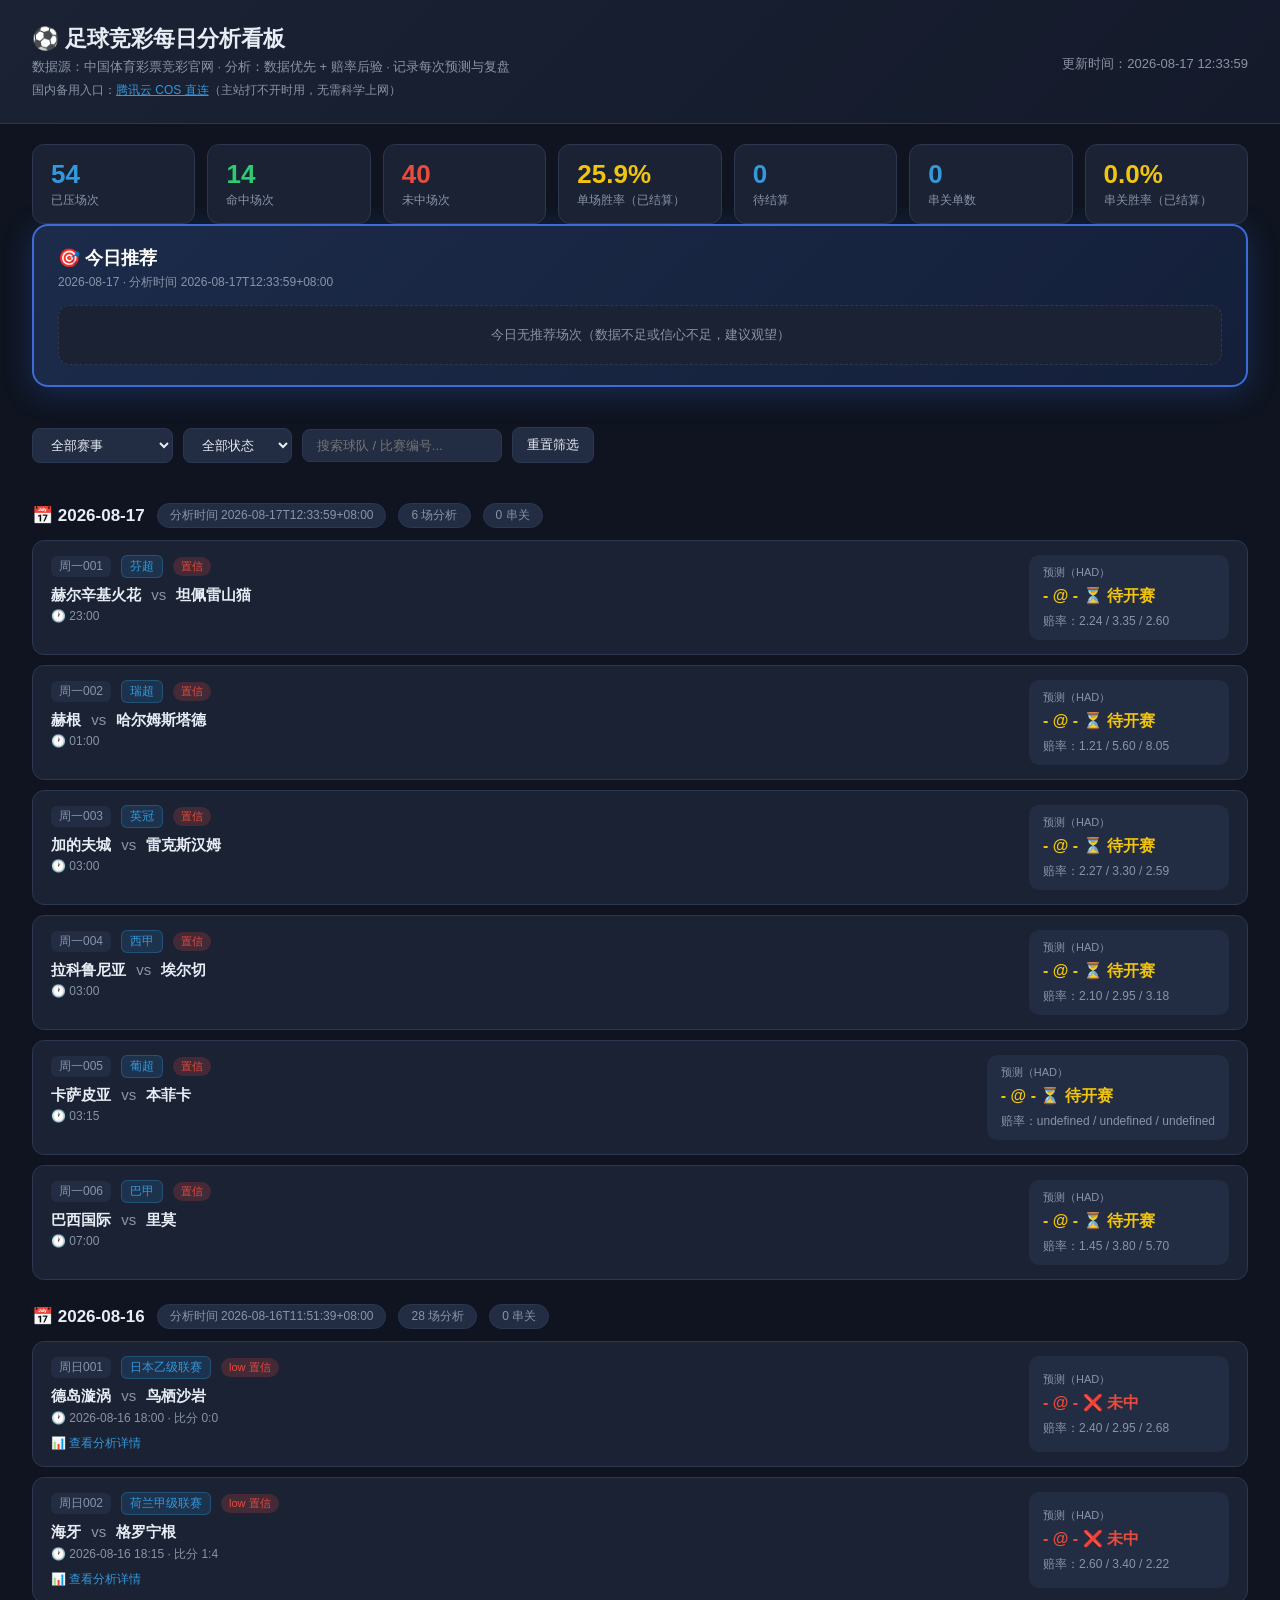
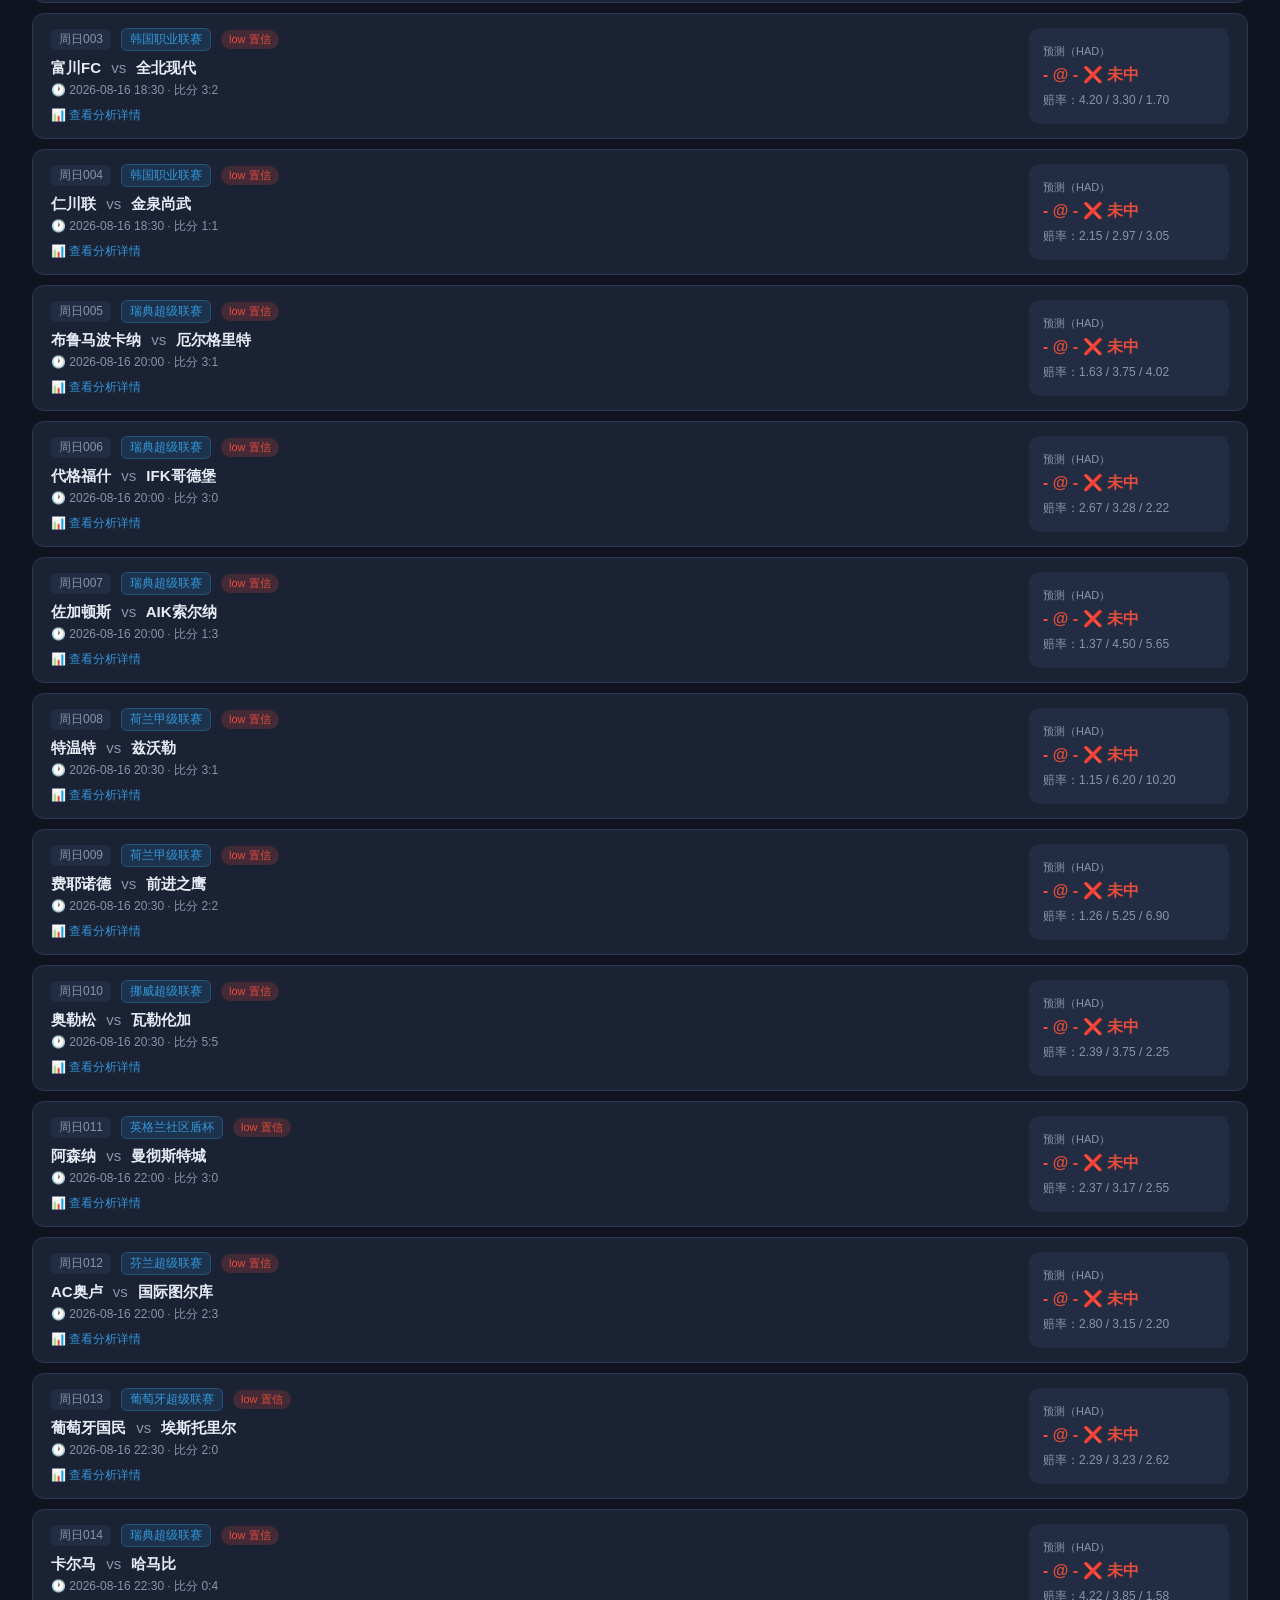
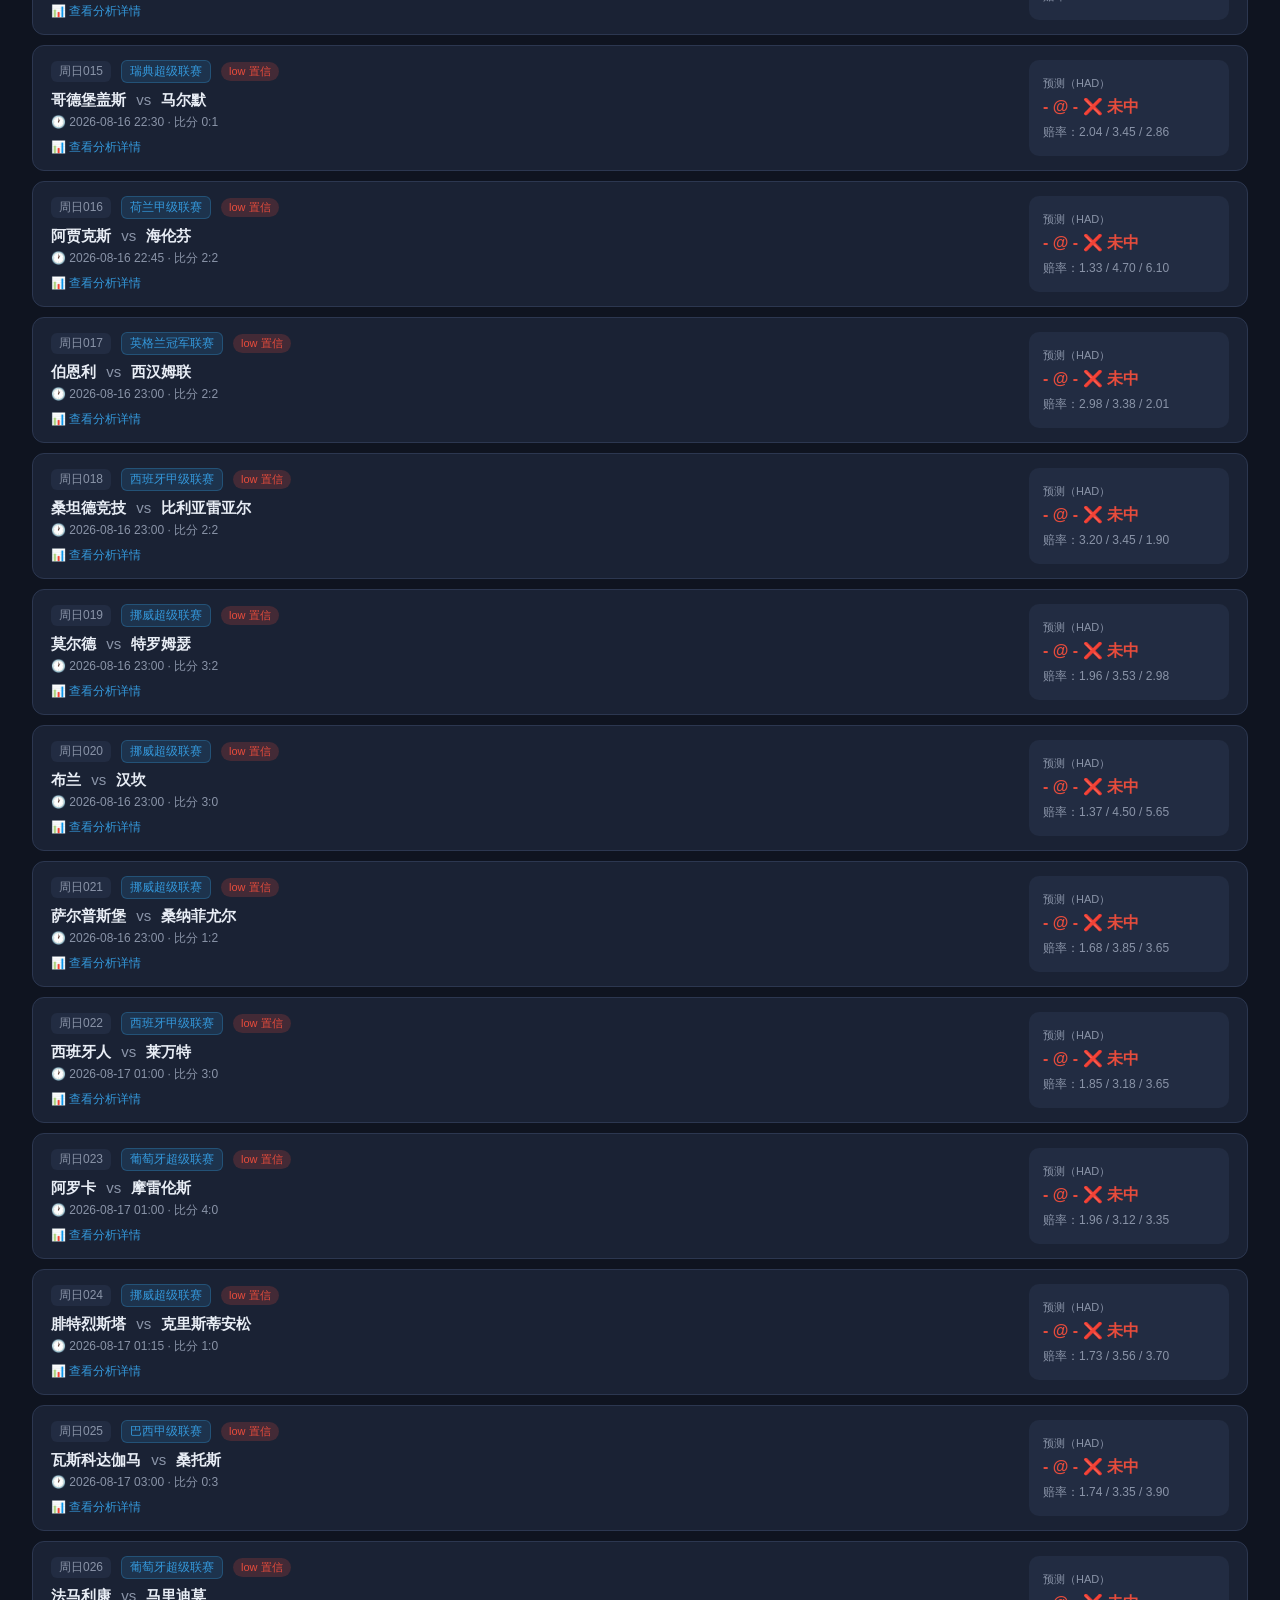
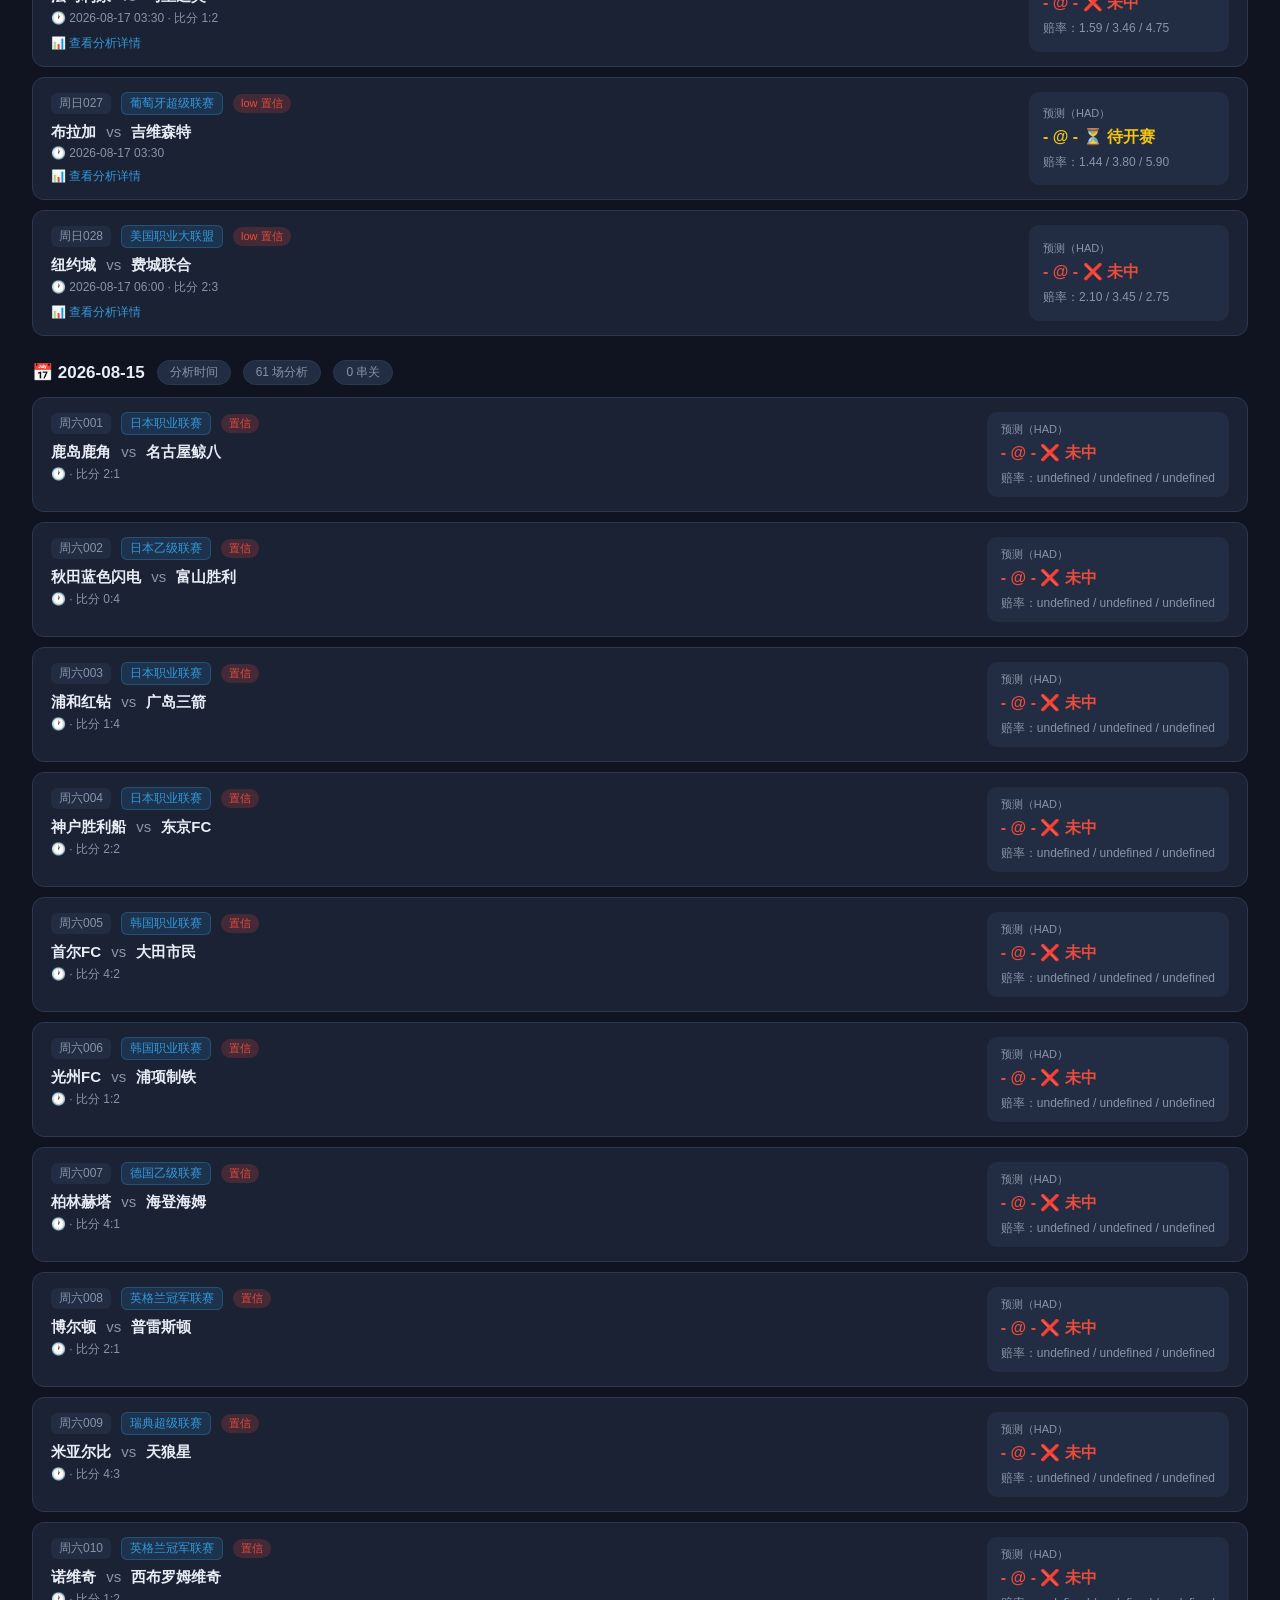
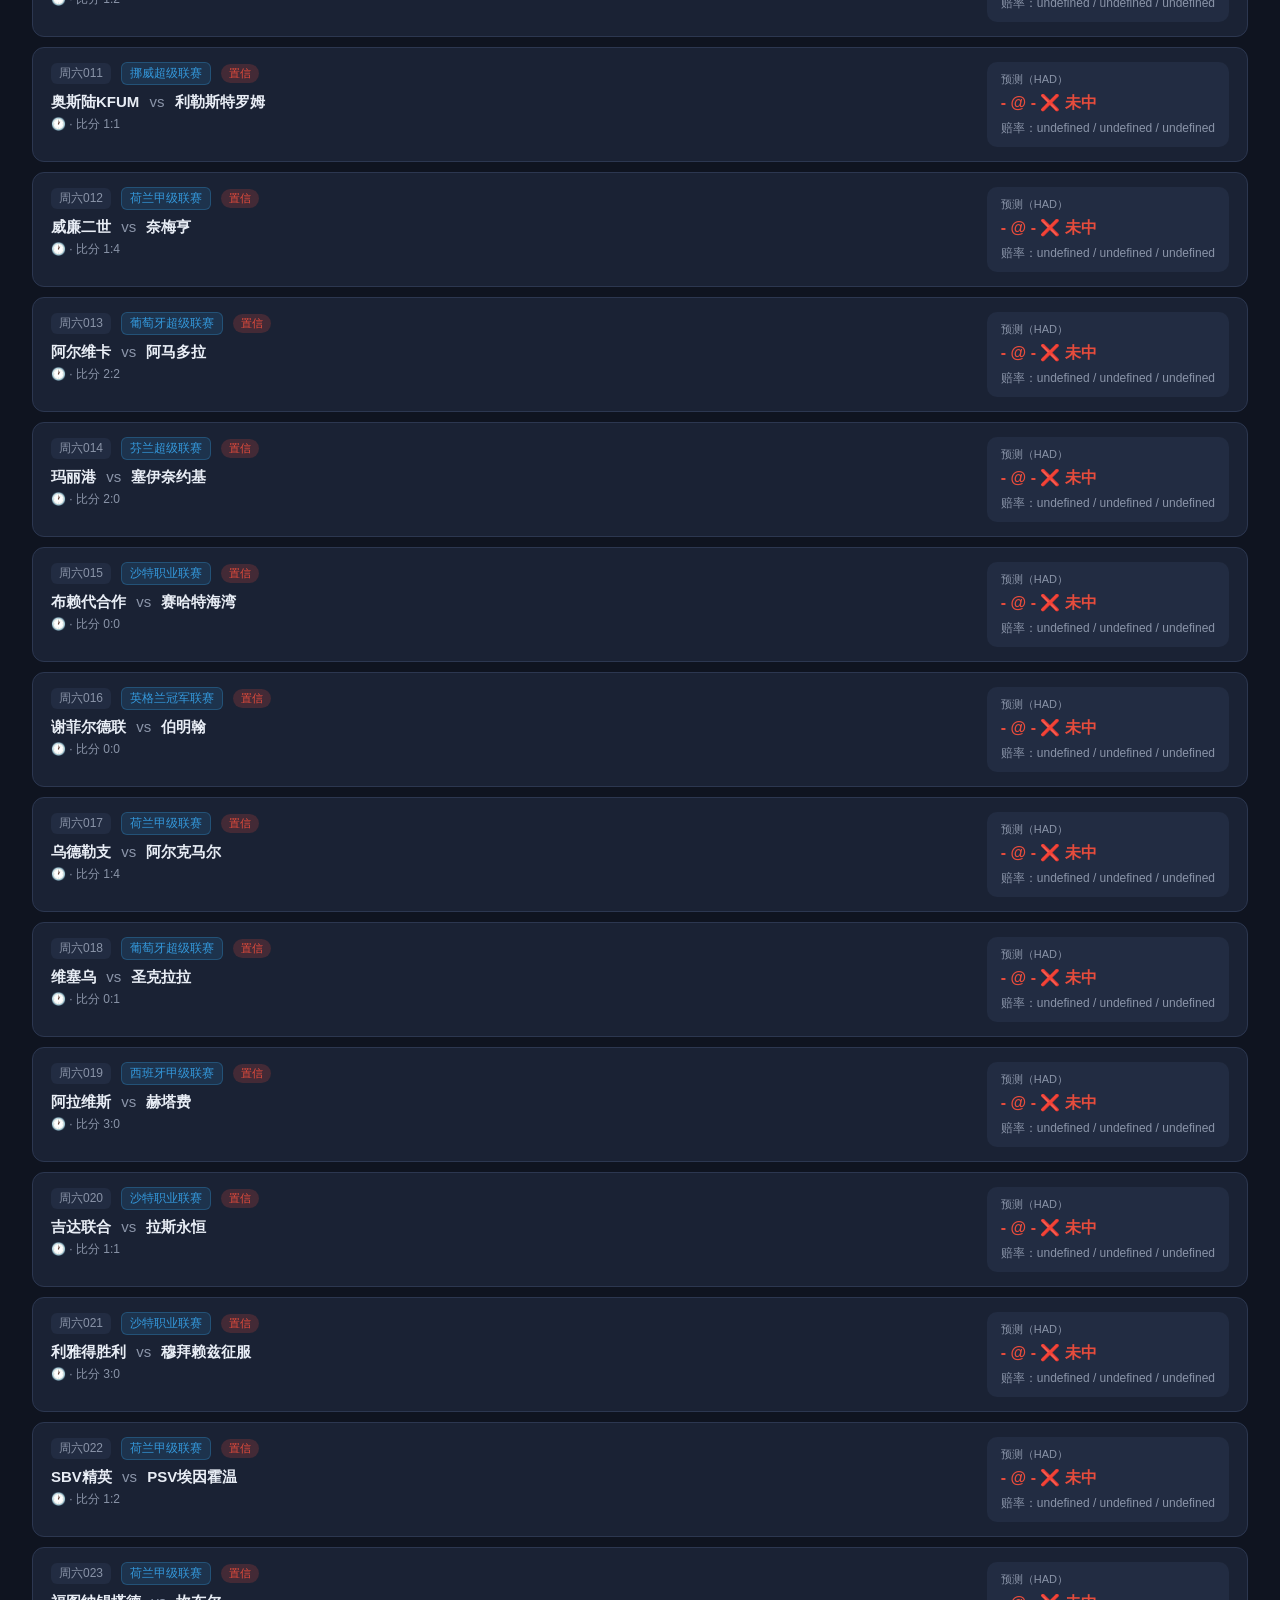
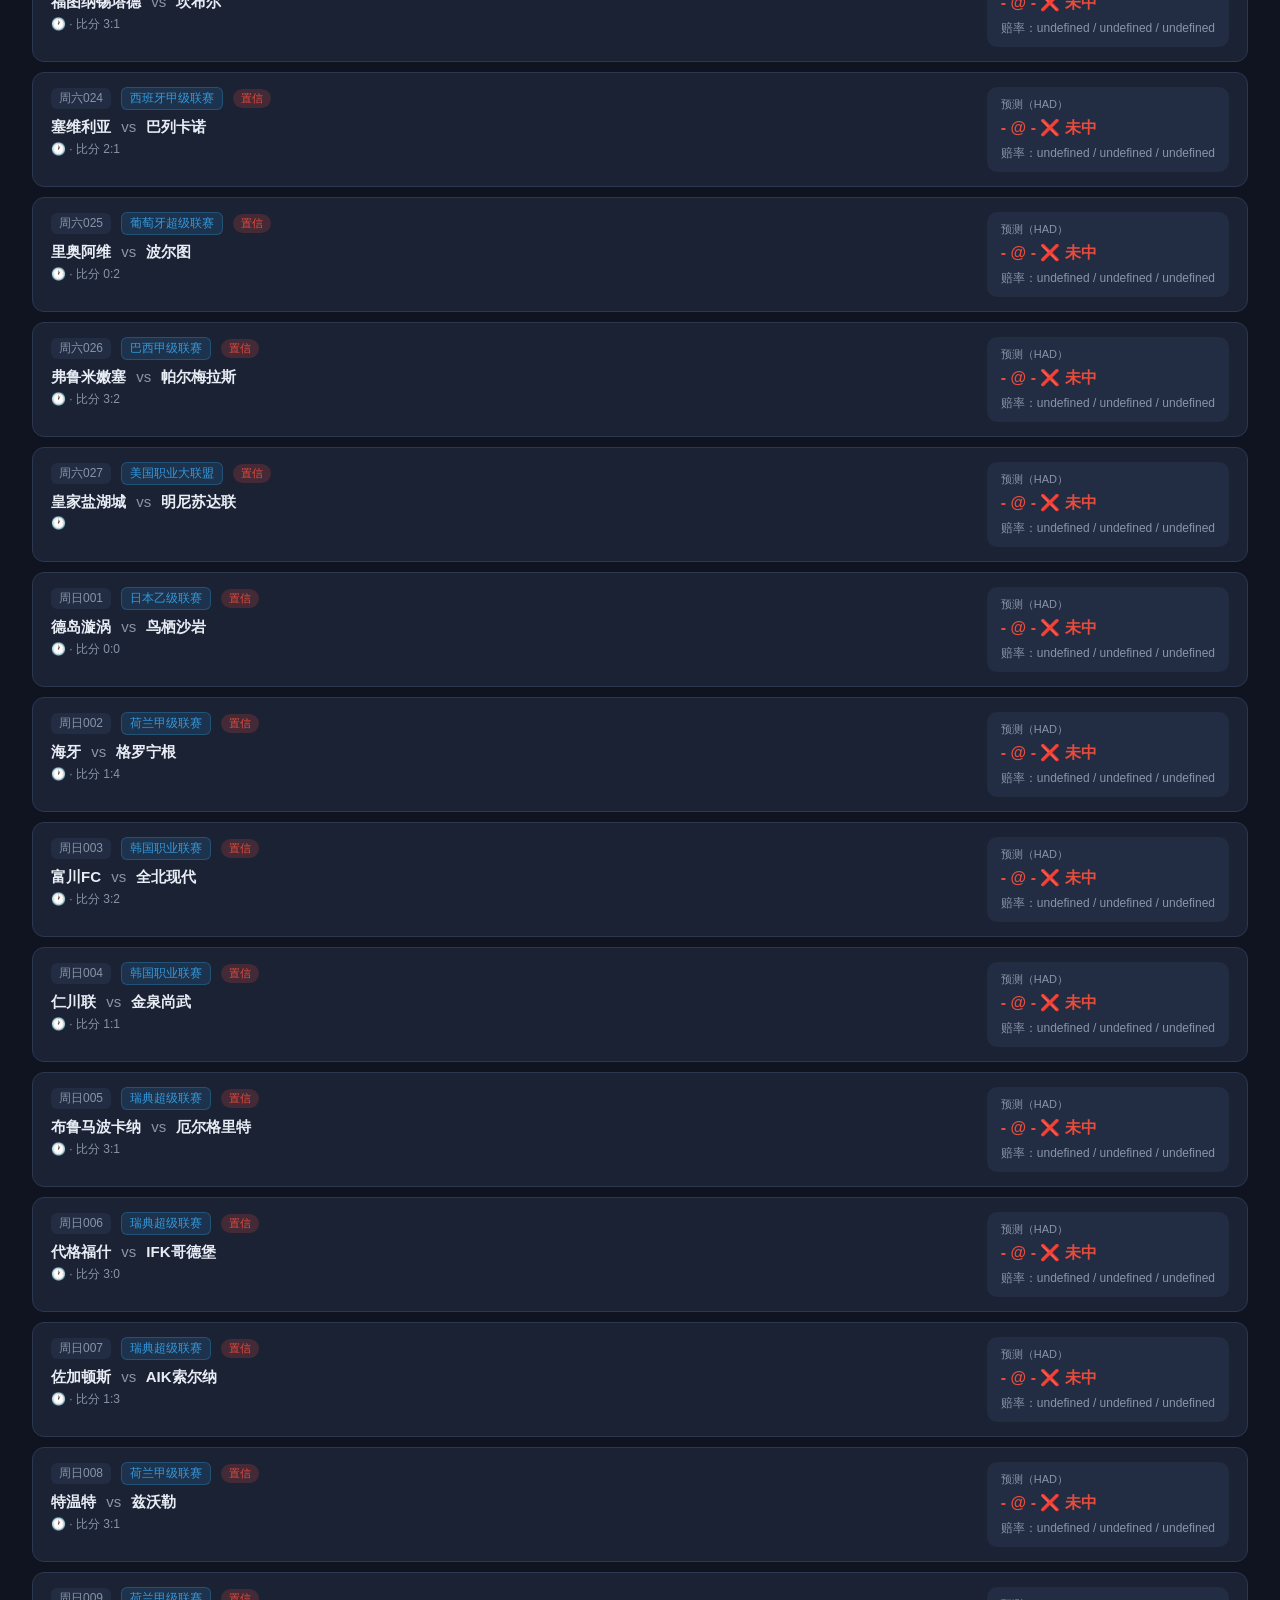
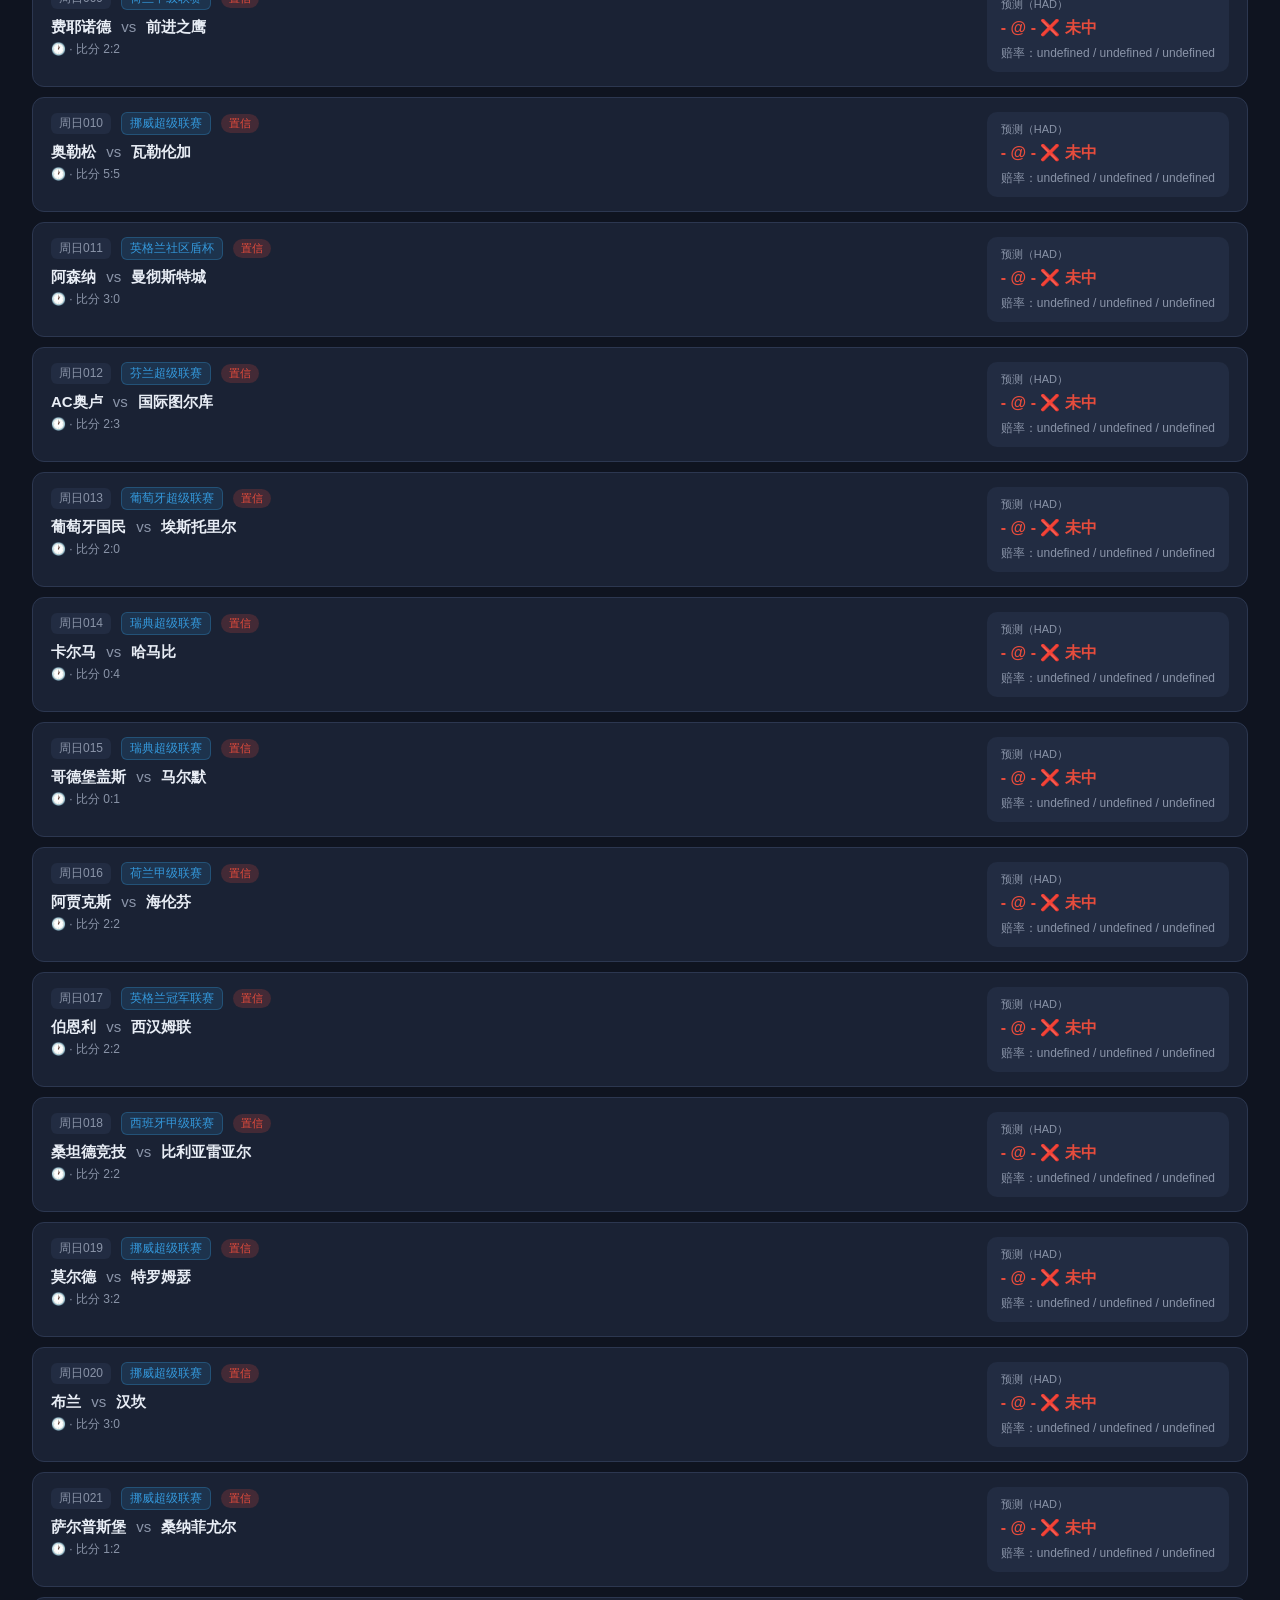
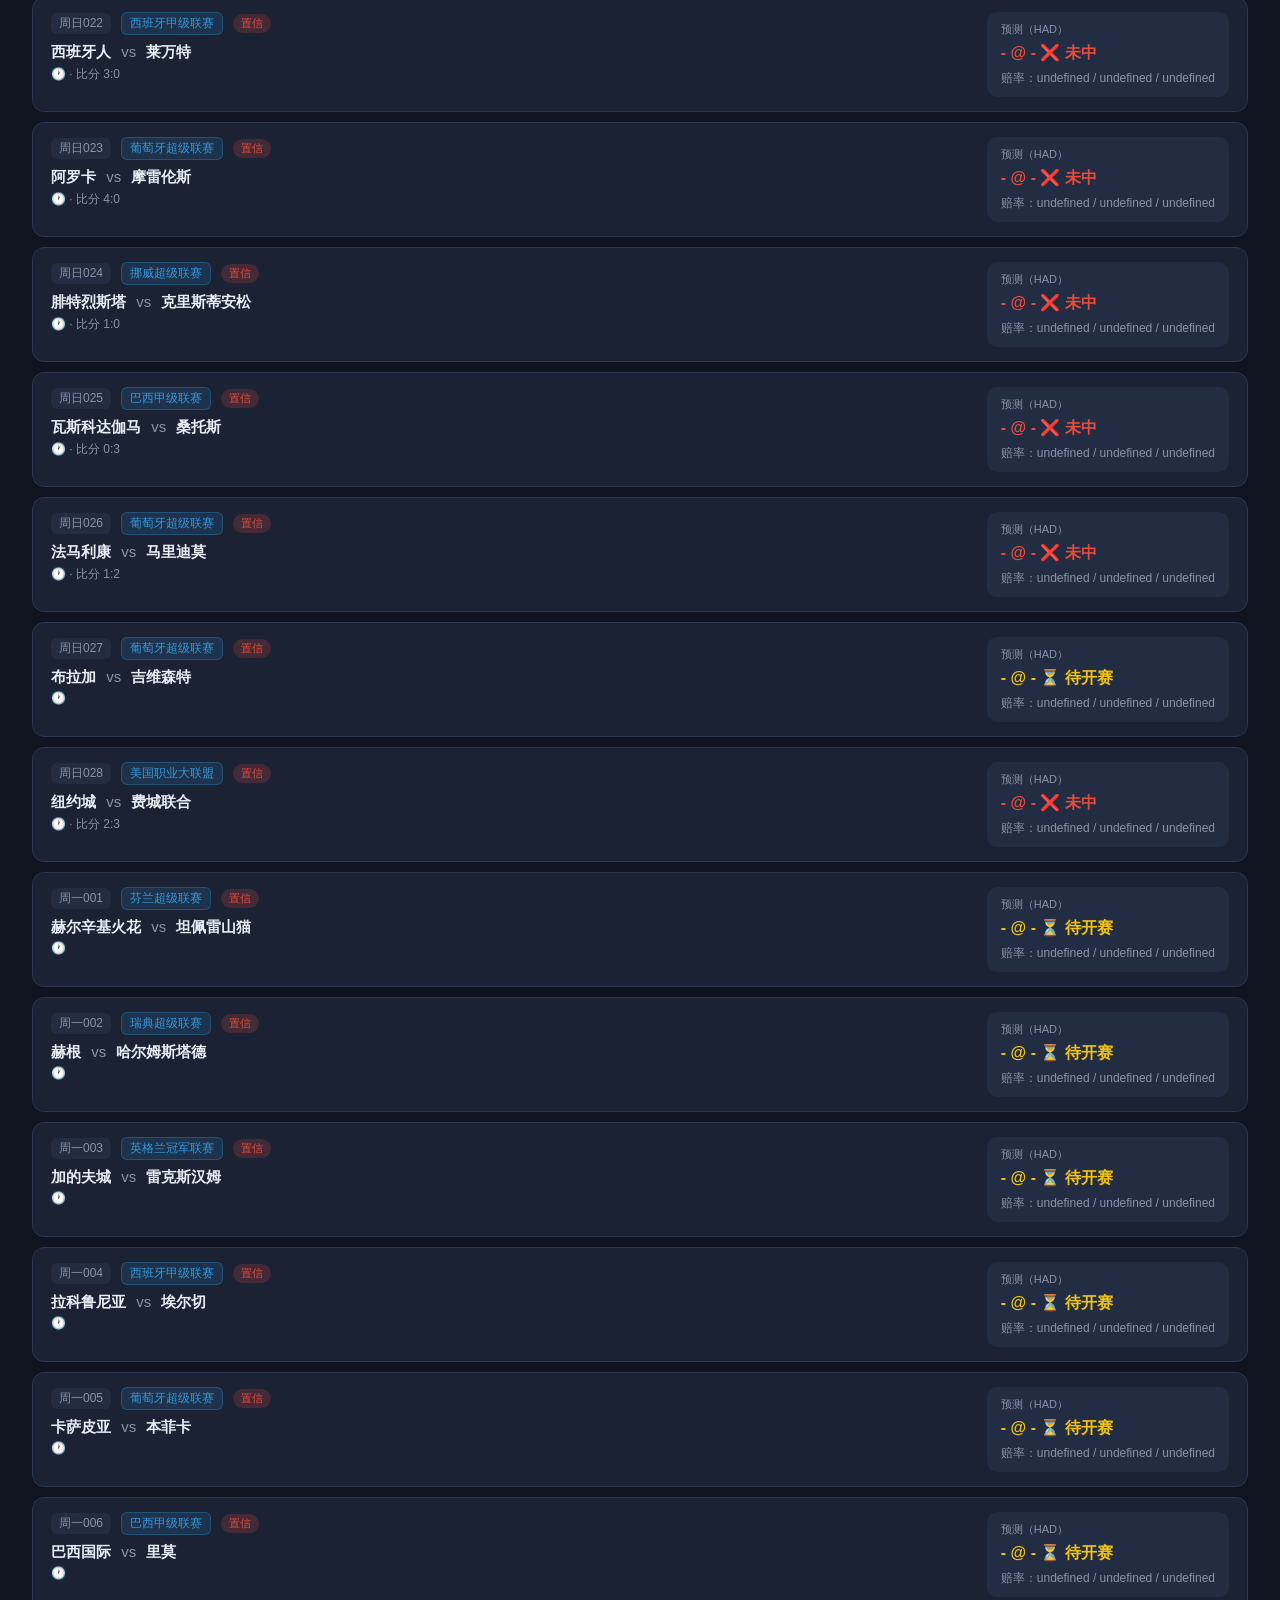
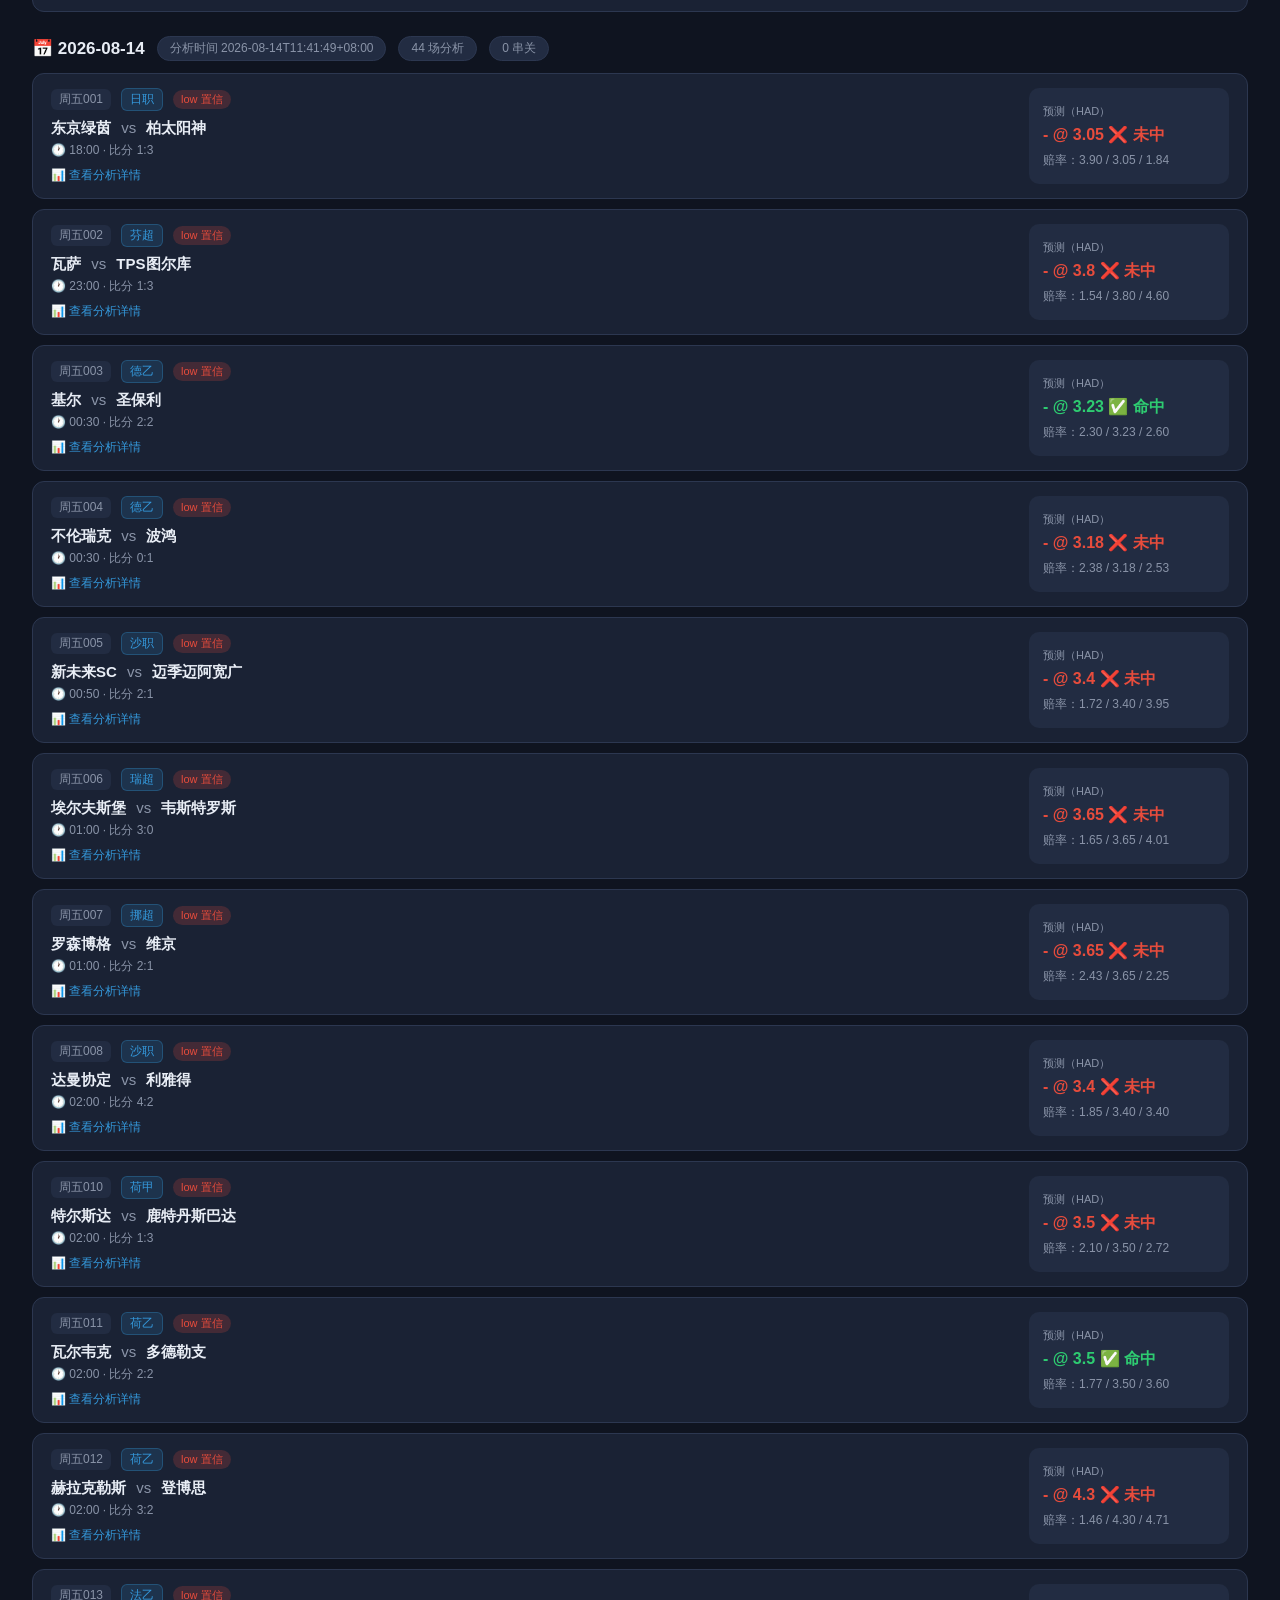
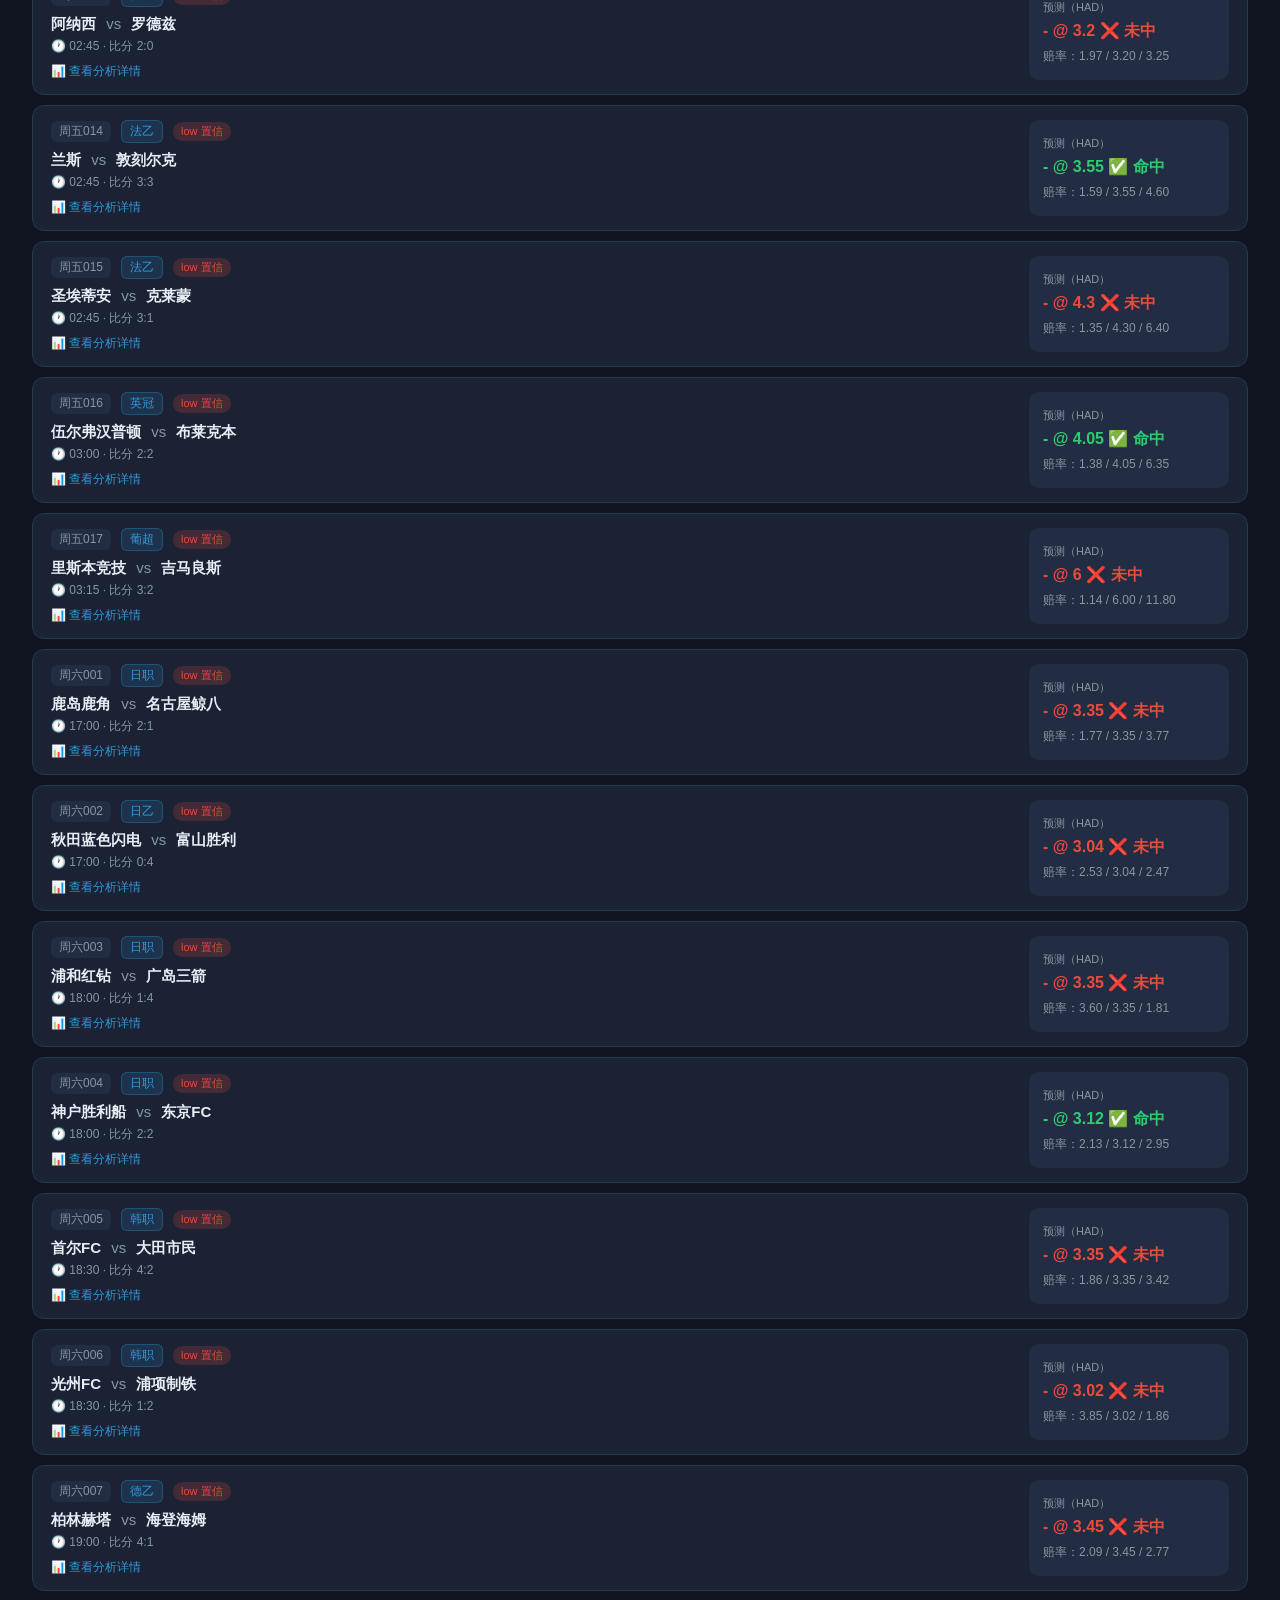
==== football-predictions/index.html @ 696d5e32 "update dashboard: football-predictions/index.html" ====
<!DOCTYPE html>
<html lang="zh-CN">
<head>
<meta charset="UTF-8">
<meta name="viewport" content="width=device-width, initial-scale=1.0">
<title>⚽ 足球竞彩每日分析看板</title>
<style>
:root {
  --bg: #0f1420;
  --card: #1a2234;
  --card2: #222c42;
  --text: #e8edf5;
  --muted: #8a94a8;
  --green: #2ecc71;
  --red: #e74c3c;
  --yellow: #f1c40f;
  --blue: #3498db;
  --border: #2c3750;
}
* { margin: 0; padding: 0; box-sizing: border-box; }
body {
  font-family: -apple-system, "Segoe UI", "Microsoft YaHei", sans-serif;
  background: var(--bg);
  color: var(--text);
  min-height: 100vh;
}
.header {
  background: linear-gradient(135deg, #1a2234 0%, #141a2a 100%);
  padding: 24px 32px;
  border-bottom: 1px solid var(--border);
  display: flex;
  justify-content: space-between;
  align-items: center;
  flex-wrap: wrap;
  gap: 16px;
}
.header h1 { font-size: 22px; font-weight: 700; }
.header .sub { color: var(--muted); font-size: 13px; margin-top: 4px; }
.stats-row {
  display: grid;
  grid-template-columns: repeat(auto-fit, minmax(140px, 1fr));
  gap: 12px;
  padding: 20px 32px 0;
}
.stat-card {
  background: var(--card);
  border: 1px solid var(--border);
  border-radius: 12px;
  padding: 14px 18px;
}
.stat-card .num { font-size: 26px; font-weight: 700; }
.stat-card .label { color: var(--muted); font-size: 12px; margin-top: 2px; }
.stat-card.green .num { color: var(--green); }
.stat-card.red .num { color: var(--red); }
.stat-card.blue .num { color: var(--blue); }
.stat-card.yellow .num { color: var(--yellow); }
.controls {
  display: flex;
  gap: 10px;
  padding: 16px 32px;
  align-items: center;
  flex-wrap: wrap;
}
.controls select, .controls button {
  background: var(--card2);
  color: var(--text);
  border: 1px solid var(--border);
  border-radius: 8px;
  padding: 8px 14px;
  font-size: 13px;
  cursor: pointer;
}
.controls select:hover, .controls button:hover { border-color: var(--blue); }
.controls .search-input {
  background: var(--card2);
  color: var(--text);
  border: 1px solid var(--border);
  border-radius: 8px;
  padding: 8px 14px;
  font-size: 13px;
  min-width: 200px;
}
.main { padding: 0 32px 40px; }
.day-section { margin-top: 24px; }
.day-header {
  display: flex;
  align-items: center;
  gap: 12px;
  margin-bottom: 12px;
}
.day-header h2 { font-size: 17px; }
.day-header .badge {
  background: var(--card2);
  border: 1px solid var(--border);
  border-radius: 20px;
  padding: 3px 12px;
  font-size: 12px;
  color: var(--muted);
}
.review-box {
  background: var(--card);
  border: 1px solid var(--border);
  border-radius: 12px;
  padding: 16px 20px;
  margin-bottom: 20px;
}
.review-box h3 { font-size: 15px; margin-bottom: 10px; display: flex; align-items: center; gap: 8px; }
.review-box .review-text { color: var(--text); font-size: 13px; line-height: 1.8; }
.review-box .review-text strong { color: var(--yellow); }
.match-card {
  background: var(--card);
  border: 1px solid var(--border);
  border-radius: 12px;
  padding: 14px 18px;
  margin-bottom: 10px;
  display: grid;
  grid-template-columns: 1fr auto;
  gap: 12px;
}
.match-card:hover { border-color: var(--blue); }
.match-top { display: flex; align-items: center; gap: 10px; flex-wrap: wrap; }
.league-tag {
  background: rgba(52, 152, 219, 0.15);
  color: var(--blue);
  border: 1px solid rgba(52, 152, 219, 0.3);
  border-radius: 6px;
  padding: 2px 8px;
  font-size: 12px;
  white-space: nowrap;
}
.match-num {
  color: var(--muted);
  font-size: 12px;
  background: var(--card2);
  border-radius: 6px;
  padding: 2px 8px;
}
.match-teams { font-size: 15px; font-weight: 600; margin-top: 8px; }
.match-teams .vs { color: var(--muted); font-weight: 400; margin: 0 6px; }
.match-time { color: var(--muted); font-size: 12px; margin-top: 4px; }
.pick-box {
  background: var(--card2);
  border-radius: 10px;
  padding: 10px 14px;
  min-width: 200px;
  display: flex;
  flex-direction: column;
  gap: 6px;
  justify-content: center;
}
.pick-label { font-size: 11px; color: var(--muted); }
.pick-value { font-size: 16px; font-weight: 700; }
.pick-value.hit { color: var(--green); }
.pick-value.miss { color: var(--red); }
.pick-value.pending { color: var(--yellow); }
.pick-odds { font-size: 12px; color: var(--muted); }
.confidence { font-size: 11px; padding: 2px 8px; border-radius: 10px; }
.confidence.high { background: rgba(46, 204, 113, 0.2); color: var(--green); }
.confidence.medium { background: rgba(241, 196, 15, 0.2); color: var(--yellow); }
.confidence.low { background: rgba(231, 76, 60, 0.2); color: var(--red); }
.analysis-toggle {
  background: none;
  border: none;
  color: var(--blue);
  font-size: 12px;
  cursor: pointer;
  margin-top: 8px;
  padding: 0;
}
.analysis-detail {
  display: none;
  margin-top: 10px;
  border-top: 1px solid var(--border);
  padding-top: 10px;
  font-size: 13px;
  line-height: 1.8;
  color: var(--text);
}
.analysis-detail.open { display: block; }
.analysis-detail .section-title { color: var(--yellow); font-weight: 600; margin-top: 8px; }
.parlay-card {
  background: linear-gradient(135deg, rgba(52, 152, 219, 0.12), rgba(46, 204, 113, 0.08));
  border: 1.5px solid var(--blue);
  border-radius: 12px;
  padding: 14px 18px;
  margin-bottom: 12px;
}
.parlay-header { display: flex; justify-content: space-between; align-items: center; flex-wrap: wrap; gap: 8px; }
.parlay-name { font-size: 15px; font-weight: 700; }
.parlay-odds { color: var(--green); font-weight: 700; font-size: 14px; }
.parlay-legs { margin-top: 10px; display: flex; gap: 8px; flex-wrap: wrap; }
.parlay-leg {
  background: var(--card2);
  border: 1px solid var(--border);
  border-radius: 8px;
  padding: 6px 10px;
  font-size: 12px;
}
.parlay-leg .leg-result { margin-left: 4px; }
.parlay-result { margin-top: 10px; font-size: 13px; padding: 8px 12px; border-radius: 8px; }
.parlay-result.win { background: rgba(46, 204, 113, 0.15); color: var(--green); }
.parlay-result.lose { background: rgba(231, 76, 60, 0.15); color: var(--red); }
.parlay-reason { margin-top: 8px; font-size: 12px; color: var(--muted); line-height: 1.6; }
/* ===== 今日推荐区块 ===== */
.reco-section {
  margin: 0 32px 24px;
}
.reco-box {
  background: linear-gradient(135deg, #1c2b4a 0%, #14203a 100%);
  border: 2px solid #3d6bd8;
  border-radius: 16px;
  padding: 20px 24px;
  box-shadow: 0 6px 30px rgba(52, 120, 246, 0.25);
}
.reco-title {
  font-size: 18px;
  font-weight: 800;
  color: #fff;
  display: flex;
  align-items: center;
  gap: 8px;
  margin-bottom: 4px;
}
.reco-date { color: var(--muted); font-size: 12px; margin-bottom: 14px; }
.reco-parlay {
  background: rgba(0, 0, 0, 0.3);
  border: 1px solid rgba(61, 107, 216, 0.5);
  border-radius: 12px;
  padding: 14px 16px;
  margin-top: 10px;
}
.reco-parlay-head {
  display: flex;
  justify-content: space-between;
  align-items: center;
  flex-wrap: wrap;
  gap: 8px;
}
.reco-parlay-name { font-size: 16px; font-weight: 700; color: #7fd4ff; }
.reco-parlay-odds { font-size: 16px; font-weight: 800; color: var(--green); }
.reco-legs { margin-top: 12px; display: flex; flex-direction: column; gap: 8px; }
.reco-leg {
  display: flex;
  justify-content: space-between;
  align-items: center;
  background: rgba(255, 255, 255, 0.05);
  border: 1px solid rgba(255, 255, 255, 0.1);
  border-radius: 10px;
  padding: 10px 14px;
  flex-wrap: wrap;
  gap: 8px;
}
.reco-leg-team { font-size: 14px; font-weight: 600; color: #e8edf5; }
.reco-leg-pick {
  font-size: 13px;
  background: rgba(61, 107, 216, 0.35);
  border-radius: 8px;
  padding: 4px 10px;
  color: #fff;
  font-weight: 700;
}
.reco-leg-odds { font-size: 13px; color: var(--green); font-weight: 700; }
.reco-single {
  background: rgba(0, 0, 0, 0.3);
  border: 1px solid rgba(61, 107, 216, 0.5);
  border-radius: 12px;
  padding: 16px 18px;
  margin-top: 10px;
  display: flex;
  justify-content: space-between;
  align-items: center;
  flex-wrap: wrap;
  gap: 10px;
}
.reco-single-team { font-size: 15px; font-weight: 700; color: #e8edf5; }
.reco-single-pick {
  font-size: 14px;
  background: rgba(61, 107, 216, 0.35);
  border-radius: 8px;
  padding: 6px 14px;
  color: #fff;
  font-weight: 700;
}
.reco-reason { margin-top: 12px; font-size: 12px; color: var(--muted); line-height: 1.7; }
.reco-empty {
  background: var(--card);
  border: 1px dashed var(--border);
  border-radius: 12px;
  padding: 20px;
  text-align: center;
  color: var(--muted);
  font-size: 13px;
}
.reco-tag {
  display: inline-block;
  background: linear-gradient(135deg, #f1c40f, #e67e22);
  color: #1a1a1a;
  font-size: 11px;
  font-weight: 800;
  border-radius: 6px;
  padding: 2px 8px;
  margin-right: 6px;
}
@media (max-width: 768px) {
  .reco-section { margin: 0 16px 20px; }
}
.empty { color: var(--muted); text-align: center; padding: 60px 0; font-size: 14px; }
.footer {
  text-align: center;
  color: var(--muted);
  font-size: 12px;
  padding: 20px;
  border-top: 1px solid var(--border);
}
.loading { text-align: center; padding: 60px; color: var(--muted); }
@media (max-width: 768px) {
  .header { padding: 16px; }
  .stats-row { padding: 12px 16px 0; }
  .controls { padding: 12px 16px; }
  .main { padding: 0 16px 30px; }
  .match-card { grid-template-columns: 1fr; }
  .pick-box { min-width: auto; }
}
</style>
</head>
<body>

<div class="header">
  <div>
    <h1>⚽ 足球竞彩每日分析看板</h1>
    <div class="sub">数据源：中国体育彩票竞彩官网 · 分析：数据优先 + 赔率后验 · 记录每次预测与复盘</div>
    <div class="sub" style="margin-top:6px;font-size:12px;">国内备用入口：<a href="https://football-predictions-1467413910.cos-website.ap-shanghai.myqcloud.com/" target="_blank" style="color:var(--blue);">腾讯云 COS 直连</a>（主站打不开时用，无需科学上网）</div>
  </div>
  <div class="sub" id="updatedAt"></div>
</div>

<div class="stats-row" id="statsRow">
  <div class="stat-card loading-stat"><div class="loading">加载中...</div></div>
</div>

<div class="reco-section" id="recoSection"></div>

<div class="controls">
  <select id="leagueFilter">
    <option value="">全部赛事</option>
  </select>
  <select id="resultFilter">
    <option value="">全部状态</option>
    <option value="hit">✅ 命中</option>
    <option value="miss">❌ 未中</option>
    <option value="pending">⏳ 待开赛</option>
  </select>
  <input type="text" id="searchInput" class="search-input" placeholder="搜索球队 / 比赛编号...">
  <button id="resetBtn">重置筛选</button>
</div>

<div class="main" id="mainContent">
  <div class="loading">数据加载中...</div>
</div>

<div class="footer">
  本看板仅记录个人分析预测与研究，不构成任何投注建议。购彩有风险，投注需理性。
</div>

<script>
let DATA = null;
let currentLeague = '';
let currentResult = '';
let currentSearch = '';

async function loadData() {
  try {
    const resp = await fetch('data.json?_=' + Date.now());
    if (!resp.ok) throw new Error('HTTP ' + resp.status);
    DATA = await resp.json();
    render();
  } catch (e) {
    document.getElementById('mainContent').innerHTML =
      '<div class="empty">数据加载失败：' + e.message + '<br><br>请确认 data.json 已生成</div>';
  }
}

function renderStats() {
  const records = DATA.records || [];
  const stats = { placed: 0, hit: 0, miss: 0, pending: 0, parlays: 0, parlayWin: 0, parlayLose: 0 };

  for (const rec of records) {
    for (const m of rec.matches || []) {
      // Current records use final_pick. OBSERVE means no wager and is excluded.
      const pick = m.final_pick || m.pick;
      if (!['H', 'D', 'A'].includes(pick)) continue;
      stats.placed++;
      if (m.result === 'hit') stats.hit++;
      else if (m.result === 'miss') stats.miss++;
      else stats.pending++;
    }
    for (const p of rec.parlays || []) {
      stats.parlays++;
      if (p.result === 'win') stats.parlayWin++;
      else if (p.result === 'lose') stats.parlayLose++;
    }
  }

  const settled = stats.hit + stats.miss;
  const hitRate = settled > 0 ? (stats.hit / settled * 100).toFixed(1) : '0.0';
  const settledParlays = stats.parlayWin + stats.parlayLose;
  const parlayRate = settledParlays > 0 ? (stats.parlayWin / settledParlays * 100).toFixed(1) : '0.0';

  document.getElementById('statsRow').innerHTML = `
    <div class="stat-card blue"><div class="num">${stats.placed}</div><div class="label">已压场次</div></div>
    <div class="stat-card green"><div class="num">${stats.hit}</div><div class="label">命中场次</div></div>
    <div class="stat-card red"><div class="num">${stats.miss}</div><div class="label">未中场次</div></div>
    <div class="stat-card yellow"><div class="num">${hitRate}%</div><div class="label">单场胜率（已结算）</div></div>
    <div class="stat-card blue"><div class="num">${stats.pending}</div><div class="label">待结算</div></div>
    <div class="stat-card blue"><div class="num">${stats.parlays}</div><div class="label">串关单数</div></div>
    <div class="stat-card yellow"><div class="num">${parlayRate}%</div><div class="label">串关胜率（已结算）</div></div>
  `;
}

function renderLeagueFilter() {
  const leagues = new Set();
  for (const rec of DATA.records || []) {
    for (const m of rec.matches || []) {
      if (m.league) leagues.add(m.league);
    }
  }
  const sel = document.getElementById('leagueFilter');
  sel.innerHTML = '<option value="">全部赛事</option>' +
    [...leagues].sort().map(l => `<option value="${l}">${l}</option>`).join('');
  sel.value = currentLeague;
}

function resultClass(m) {
  if (m.result === 'hit') return 'hit';
  if (m.result === 'miss') return 'miss';
  return 'pending';
}
function resultText(m) {
  if (m.result === 'hit') return '✅ 命中';
  if (m.result === 'miss') return '❌ 未中';
  return '⏳ 待开赛';
}
function confidenceClass(c) { return c || 'low'; }

function matchCard(m) {
  const oddsStr = m.odds ? (m.odds.h + ' / ' + m.odds.d + ' / ' + m.odds.a) : '-';
  const dataReason = m.data_analysis && m.data_analysis.reasoning ? m.data_analysis.reasoning : '';
  const oddsConclusion = m.odds_analysis && m.odds_analysis.conclusion ? m.odds_analysis.conclusion : '';
  const detail = (dataReason || oddsConclusion) ? `
    <button class="analysis-toggle" onclick="this.nextElementSibling.classList.toggle('open')">📊 查看分析详情</button>
    <div class="analysis-detail">
      ${dataReason ? '<div class="section-title">📈 数据面分析（赔率盲判）</div><div>' + dataReason + '</div>' : ''}
      ${oddsConclusion ? '<div class="section-title">💰 赔率面校验</div><div>' + oddsConclusion + '</div>' : ''}
      ${m.review ? '<div class="section-title">🔍 复盘</div><div>' + m.review + '</div>' : ''}
    </div>` : '';

  return `
  <div class="match-card">
    <div>
      <div class="match-top">
        <span class="match-num">${m.match_num || ''}</span>
        <span class="league-tag">${m.league || ''}</span>
        <span class="confidence ${confidenceClass(m.data_analysis && m.data_analysis.confidence)}">${(m.data_analysis && m.data_analysis.confidence) || ''} 置信</span>
      </div>
      <div class="match-teams">${m.home} <span class="vs">vs</span> ${m.away}</div>
      <div class="match-time">🕐 ${m.match_time || ''} ${m.score ? '· 比分 ' + m.score : ''}</div>
      ${detail}
    </div>
    <div class="pick-box">
      <span class="pick-label">预测（${m.pick_market || 'HAD'}）</span>
      <span class="pick-value ${resultClass(m)}">${m.pick || '-'} @ ${m.pick_odds || '-'} ${resultText(m)}</span>
      <span class="pick-odds">赔率：${oddsStr}</span>
    </div>
  </div>`;
}

function parlayCard(p) {
  let resultBadge = '';
  if (p.result === 'win') resultBadge = '<div class="parlay-result win">✅ 命中！</div>';
  else if (p.result === 'lose') resultBadge = '<div class="parlay-result lose">❌ 未中</div>';
  else resultBadge = '<div class="parlay-result" style="background:rgba(241,196,15,0.1);color:var(--yellow)">⏳ 待开赛</div>';

  const legs = (p.legs || []).map(l => `
    <span class="parlay-leg">
      ${l.match_num || ''} ${l.home || ''} vs ${l.away || ''}: <b>${l.pick}</b> @ ${l.odds}
      ${l.result ? `<span class="leg-result">${l.result === 'hit' ? '✅' : '❌'}</span>` : ''}
    </span>`).join('');

  return `
  <div class="parlay-card">
    <div class="parlay-header">
      <span class="parlay-name">🎯 ${p.name || '串关'}（${p.type || ''}）</span>
      <span class="parlay-odds">综合赔率 ${p.total_odds || '-'}</span>
    </div>
    <div class="parlay-legs">${legs}</div>
    ${resultBadge}
    ${p.reason ? '<div class="parlay-reason">💡 ' + p.reason + '</div>' : ''}
  </div>`;
}

/* ===== 今日推荐渲染 ===== */
function pickLabel(pick) {
  if (pick === 'H') return '主胜';
  if (pick === 'D') return '平局';
  if (pick === 'A') return '客胜';
  return pick || '-';
}

function renderRecommendation() {
  const box = document.getElementById('recoSection');
  if (!DATA || !DATA.records || DATA.records.length === 0) {
    box.innerHTML = '<div class="reco-box"><div class="reco-title">🎯 今日推荐</div><div class="reco-empty">暂无分析数据</div></div>';
    return;
  }
  // 取最新一天的记录
  const latest = DATA.records[DATA.records.length - 1];
  const dateStr = latest.date || '';
  const parlays = (latest.parlays || []).filter(p => (p.legs || []).length >= 2); // 只认 ≥2腿 的串关
  const singles = latest.singles || [];

  let html = '<div class="reco-box">';
  html += `<div class="reco-title">🎯 今日推荐</div>`;
  html += `<div class="reco-date">${dateStr} · 分析时间 ${latest.analysis_time || '-'}</div>`;

  if (parlays.length > 0) {
    // 有串关推荐: 全部展示
    parlays.forEach(p => {
      html += `<div class="reco-parlay">`;
      html += `<div class="reco-parlay-head">
        <span class="reco-parlay-name">🎯 ${p.name || '串关'}（${p.type || '串关'}）</span>
        <span class="reco-parlay-odds">综合赔率 ${p.total_odds || '-'}</span>
      </div>`;
      html += `<div class="reco-legs">`;
      (p.legs || []).forEach(l => {
        const resultMark = l.result === 'hit' ? ' ✅' : (l.result === 'miss' ? ' ❌' : '');
        html += `<div class="reco-leg">
          <span class="reco-leg-team">${l.match_num || ''} ${l.home || ''} vs ${l.away || ''}</span>
          <span class="reco-leg-pick">${pickLabel(l.pick)}${resultMark}</span>
          <span class="reco-leg-odds">@ ${l.odds}</span>
        </div>`;
      });
      html += `</div>`;
      if (p.result === 'win') html += `<div class="parlay-result win">✅ 串关命中！</div>`;
      else if (p.result === 'lose') html += `<div class="parlay-result lose">❌ 串关未中</div>`;
      if (p.reason) html += `<div class="reco-reason">💡 ${p.reason}</div>`;
      html += `</div>`;
    });
  } else if (singles.length > 0) {
    // 无串关: 展示单场推荐(明确标注非串关)
    html += `<div class="reco-empty" style="text-align:left;margin-bottom:10px">今日不足 2 场高置信比赛，暂无串关组合；以下为单场参考：</div>`;
    singles.forEach(m => {
      const conf = m.confidence || '';
      const resultMark = m.result === 'hit' ? ' ✅' : (m.result === 'miss' ? ' ❌' : '');
      const market = m.pick_market === 'HHAD' ? '让球' : '';
      html += `<div class="reco-single">
        <span class="reco-single-team">${m.match_num || ''} ${m.home} vs ${m.away} <span class="reco-tag">${conf || ''}置信</span></span>
        <span class="reco-single-pick">${market || ''}${pickLabel(m.final_pick)}${resultMark}</span>
        <span class="reco-leg-odds">@ ${m.pick_odds || '-'}</span>
      </div>`;
    });
    html += `<div class="reco-reason">以上为单场参考，非串关。可自行决定是否组合。</div>`;
  } else {
    html += '<div class="reco-empty">今日无推荐场次（数据不足或信心不足，建议观望）</div>';
  }

  html += '</div>';
  box.innerHTML = html;
}

function render() {
  renderStats();
  renderRecommendation();
  renderLeagueFilter();
  const records = (DATA.records || []).slice().reverse(); // 新的在前
  const main = document.getElementById('mainContent');

  const filteredRecords = records.map(rec => {
    const matches = (rec.matches || []).filter(m => {
      if (currentLeague && m.league !== currentLeague) return false;
      if (currentResult && m.result !== currentResult) return false;
      if (currentSearch) {
        const hay = ((m.home || '') + (m.away || '') + (m.match_num || '') + (m.league || '')).toLowerCase();
        if (!hay.includes(currentSearch.toLowerCase())) return false;
      }
      return true;
    });
    return {...rec, matches};
  }).filter(rec => rec.matches.length > 0 || !currentLeague && !currentResult && !currentSearch);

  if (filteredRecords.length === 0) {
    main.innerHTML = '<div class="empty">没有符合条件的记录</div>';
    return;
  }

  main.innerHTML = filteredRecords.map(rec => {
    const matchCards = rec.matches.map(matchCard).join('');
    const parlayCards = (rec.parlays || []).map(parlayCard).join('');
    const reviewHtml = rec.review && rec.review.summary ? `
      <div class="review-box">
        <h3>🔍 ${rec.review.title || '复盘'}</h3>
        <div class="review-text">${rec.review.summary}</div>
      </div>` : '';
    return `
    <div class="day-section">
      <div class="day-header">
        <h2>📅 ${rec.date}</h2>
        <span class="badge">分析时间 ${rec.analysis_time || ''}</span>
        <span class="badge">${rec.matches.length} 场分析</span>
        ${rec.parlays ? `<span class="badge">${rec.parlays.length} 串关</span>` : ''}
      </div>
      ${reviewHtml}
      ${parlayCards}
      ${matchCards}
    </div>`;
  }).join('');

  document.getElementById('updatedAt').textContent = DATA.updated_at ? '更新时间：' + DATA.updated_at : '';
}

document.getElementById('leagueFilter').addEventListener('change', e => {
  currentLeague = e.target.value;
  render();
});
document.getElementById('resultFilter').addEventListener('change', e => {
  currentResult = e.target.value;
  render();
});
document.getElementById('searchInput').addEventListener('input', e => {
  currentSearch = e.target.value.trim();
  render();
});
document.getElementById('resetBtn').addEventListener('click', () => {
  currentLeague = ''; currentResult = ''; currentSearch = '';
  document.getElementById('leagueFilter').value = '';
  document.getElementById('resultFilter').value = '';
  document.getElementById('searchInput').value = '';
  render();
});

loadData();
</script>
</body>
</html>
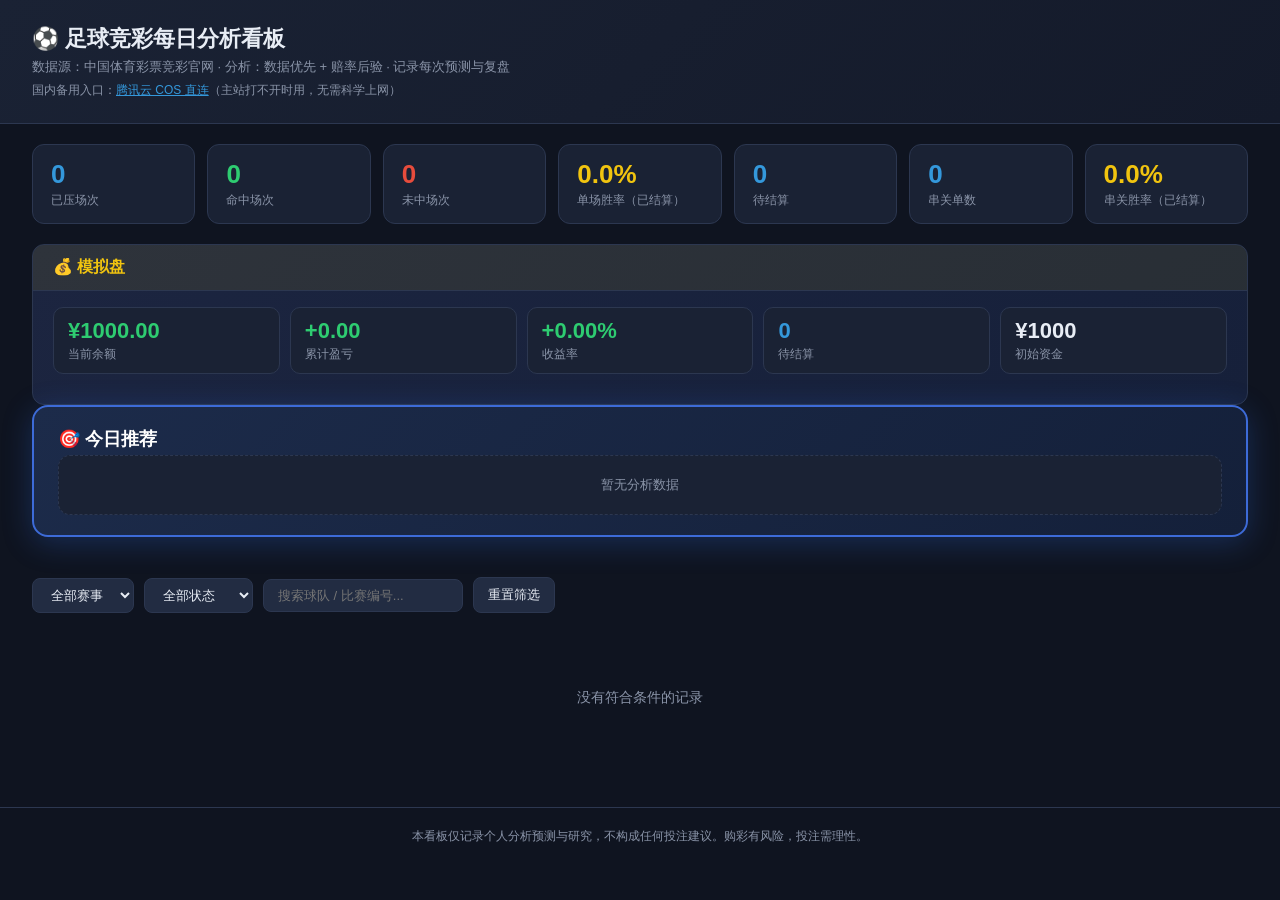
==== commit cb29e629: "update dashboard: football-predictions/index.html" ====
--- a/football-predictions/index.html
+++ b/football-predictions/index.html
@@ -321,6 +321,55 @@
   .match-card { grid-template-columns: 1fr; }
   .pick-box { min-width: auto; }
 }
+
+/* 模拟盘 */
+.paper-section {
+  margin: 20px 32px 0;
+  background: linear-gradient(135deg, #1c2540 0%, #16203a 100%);
+  border: 1px solid var(--border);
+  border-radius: 12px;
+  overflow: hidden;
+}
+.paper-header {
+  padding: 12px 20px;
+  font-size: 16px;
+  font-weight: 700;
+  background: rgba(255, 215, 0, 0.08);
+  border-bottom: 1px solid var(--border);
+  color: var(--yellow);
+}
+.paper-body { padding: 16px 20px; }
+.paper-cards {
+  display: grid;
+  grid-template-columns: repeat(auto-fit, minmax(120px, 1fr));
+  gap: 10px;
+  margin-bottom: 14px;
+}
+.paper-card {
+  background: var(--card);
+  border: 1px solid var(--border);
+  border-radius: 10px;
+  padding: 10px 14px;
+}
+.paper-card .num { font-size: 22px; font-weight: 700; }
+.paper-card .label { color: var(--muted); font-size: 12px; margin-top: 2px; }
+.paper-card.green .num { color: var(--green); }
+.paper-card.red .num { color: var(--red); }
+.paper-card.yellow .num { color: var(--yellow); }
+.paper-card.blue .num { color: var(--blue); }
+.paper-bets { margin-top: 8px; }
+.paper-bets table { width: 100%; border-collapse: collapse; font-size: 13px; }
+.paper-bets th, .paper-bets td {
+  padding: 6px 8px;
+  border-bottom: 1px solid var(--border);
+  text-align: left;
+}
+.paper-bets th { color: var(--muted); font-weight: 600; }
+.bet-won { color: var(--green); }
+.bet-lost { color: var(--red); }
+.bet-pending { color: var(--yellow); }
+.paper-curve { margin-top: 10px; }
+.paper-curve svg { width: 100%; height: 90px; }
 </style>
 </head>
 <body>
@@ -336,6 +385,11 @@
 
 <div class="stats-row" id="statsRow">
   <div class="stat-card loading-stat"><div class="loading">加载中...</div></div>
+</div>
+
+<div class="paper-section" id="paperSection" style="display:none;">
+  <div class="paper-header">💰 模拟盘</div>
+  <div class="paper-body" id="paperBody"></div>
 </div>
 
 <div class="reco-section" id="recoSection"></div>
@@ -496,6 +550,76 @@
     ${resultBadge}
     ${p.reason ? '<div class="parlay-reason">💡 ' + p.reason + '</div>' : ''}
   </div>`;
+}
+
+/* ===== 模拟盘渲染 ===== */
+function renderPaper() {
+  const section = document.getElementById('paperSection');
+  const body = document.getElementById('paperBody');
+  const paper = DATA.paper;
+  if (!paper) {
+    section.style.display = 'none';
+    return;
+  }
+  section.style.display = '';
+  const profitCls = paper.total_profit >= 0 ? 'green' : 'red';
+  const balanceCls = paper.balance >= paper.initial_balance ? 'green' : 'red';
+  const profitStr = (paper.total_profit >= 0 ? '+' : '') + paper.total_profit.toFixed(2);
+  const rateStr = (paper.total_profit >= 0 ? '+' : '') + paper.profit_rate.toFixed(2) + '%';
+
+  // 净值曲线
+  let curveSvg = '';
+  const curve = paper.equity_curve || [];
+  if (curve.length >= 2) {
+    const W = 600, H = 80, pad = 4;
+    const vals = curve.map(p => p.balance);
+    const min = Math.min(...vals), max = Math.max(...vals);
+    const range = (max - min) || 1;
+    const pts = curve.map((p, i) => {
+      const x = pad + (i / (curve.length - 1)) * (W - pad * 2);
+      const y = H - pad - ((p.balance - min) / range) * (H - pad * 2);
+      return x.toFixed(1) + ',' + y.toFixed(1);
+    }).join(' ');
+    const lastColor = vals[vals.length - 1] >= vals[0] ? '#2ecc71' : '#e74c3c';
+    curveSvg = `<div class="paper-curve"><svg viewBox="0 0 ${W} ${H}" preserveAspectRatio="none">
+      <polyline points="${pts}" fill="none" stroke="${lastColor}" stroke-width="2"/>
+    </svg></div>`;
+  }
+
+  // 近期投注表
+  let betsHtml = '';
+  const bets = paper.recent_bets || [];
+  if (bets.length) {
+    const rows = bets.slice().reverse().map(b => {
+      const cls = b.status === 'won' ? 'bet-won' : (b.status === 'lost' ? 'bet-lost' : 'bet-pending');
+      const st = b.status === 'won' ? '✅ 中' : (b.status === 'lost' ? '❌ 错' : '⏳ 待');
+      const profit = b.profit != null ? ((b.profit >= 0 ? '+' : '') + b.profit.toFixed(2)) : '-';
+      return `<tr>
+        <td>${b.date || '-'}</td>
+        <td>${b.type}</td>
+        <td>${b.detail || '-'}</td>
+        <td>${b.stake != null ? b.stake.toFixed(0) : '-'}</td>
+        <td class="${cls}">${st}</td>
+        <td class="${cls}">${profit}</td>
+      </tr>`;
+    }).join('');
+    betsHtml = `<div class="paper-bets"><table>
+      <tr><th>日期</th><th>类型</th><th>投注内容</th><th>金额</th><th>状态</th><th>盈亏</th></tr>
+      ${rows}
+    </table></div>`;
+  }
+
+  body.innerHTML = `
+    <div class="paper-cards">
+      <div class="paper-card ${balanceCls}"><div class="num">¥${paper.balance.toFixed(2)}</div><div class="label">当前余额</div></div>
+      <div class="paper-card ${profitCls}"><div class="num">${profitStr}</div><div class="label">累计盈亏</div></div>
+      <div class="paper-card ${profitCls}"><div class="num">${rateStr}</div><div class="label">收益率</div></div>
+      <div class="paper-card blue"><div class="num">${paper.pending_count || 0}</div><div class="label">待结算</div></div>
+      <div class="paper-card"><div class="num">¥${paper.initial_balance}</div><div class="label">初始资金</div></div>
+    </div>
+    ${curveSvg}
+    ${betsHtml}
+  `;
 }
 
 /* ===== 今日推荐渲染 ===== */
@@ -569,6 +693,7 @@
 
 function render() {
   renderStats();
+  renderPaper();
   renderRecommendation();
   renderLeagueFilter();
   const records = (DATA.records || []).slice().reverse(); // 新的在前
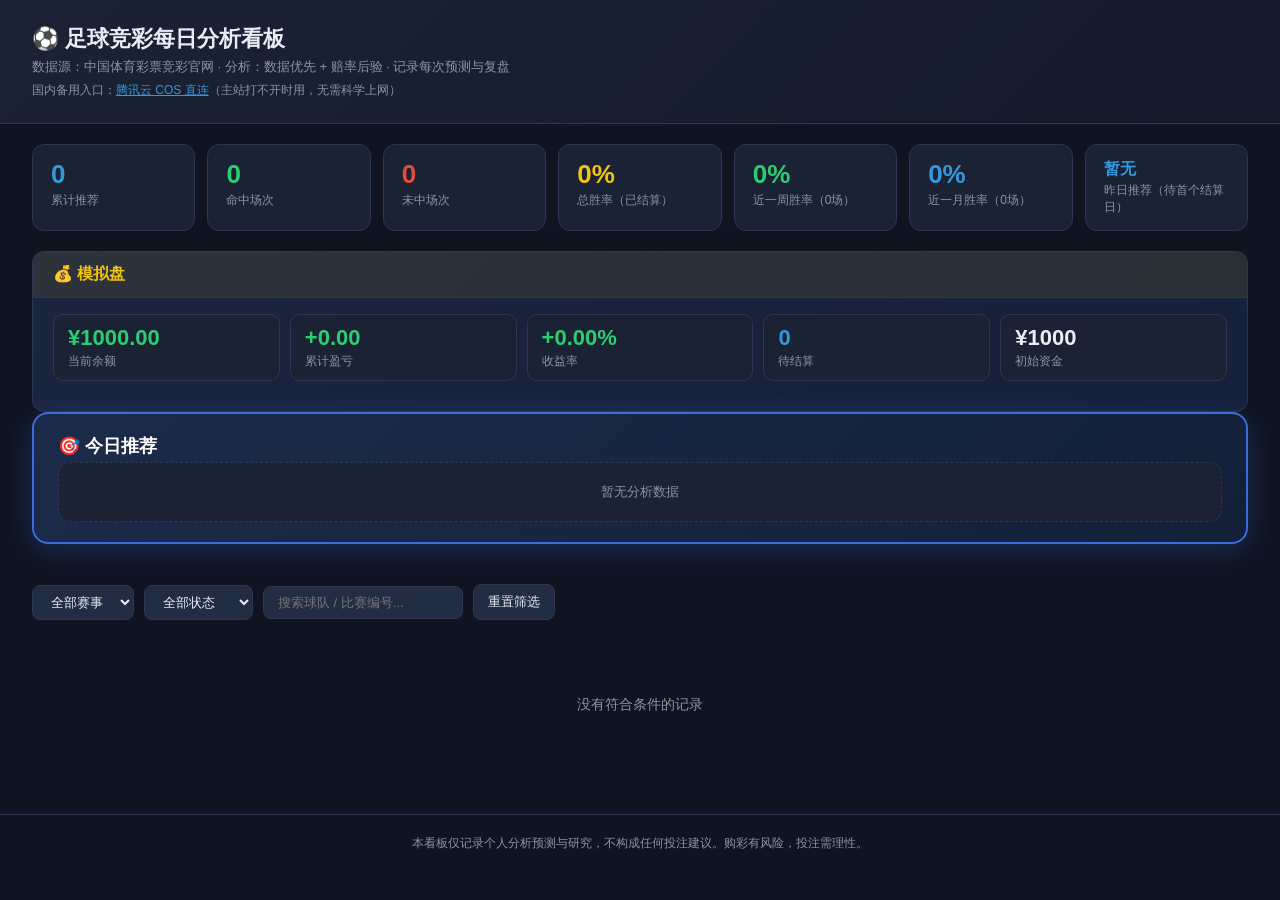
==== commit 4f321d84: "update dashboard: football-predictions/index.html" ====
--- a/football-predictions/index.html
+++ b/football-predictions/index.html
@@ -435,39 +435,35 @@
 }
 
 function renderStats() {
-  const records = DATA.records || [];
-  const stats = { placed: 0, hit: 0, miss: 0, pending: 0, parlays: 0, parlayWin: 0, parlayLose: 0 };
-
-  for (const rec of records) {
-    for (const m of rec.matches || []) {
-      // Current records use final_pick. OBSERVE means no wager and is excluded.
-      const pick = m.final_pick || m.pick;
-      if (!['H', 'D', 'A'].includes(pick)) continue;
-      stats.placed++;
-      if (m.result === 'hit') stats.hit++;
-      else if (m.result === 'miss') stats.miss++;
-      else stats.pending++;
-    }
-    for (const p of rec.parlays || []) {
-      stats.parlays++;
-      if (p.result === 'win') stats.parlayWin++;
-      else if (p.result === 'lose') stats.parlayLose++;
-    }
-  }
-
-  const settled = stats.hit + stats.miss;
-  const hitRate = settled > 0 ? (stats.hit / settled * 100).toFixed(1) : '0.0';
-  const settledParlays = stats.parlayWin + stats.parlayLose;
-  const parlayRate = settledParlays > 0 ? (stats.parlayWin / settledParlays * 100).toFixed(1) : '0.0';
+  const s = (DATA.stats || {});
+  // 优先用后端算好的统计; 后端无数据时前端兜底
+  const total = s.total || 0;
+  const hit = s.hit || 0;
+  const miss = s.miss || 0;
+  const hitRate = (s.hit_rate != null ? s.hit_rate : 0) + '%';
+
+  // 昨日推荐
+  let yesterdayHtml = '';
+  const y = s.yesterday;
+  if (y) {
+    const cls = y.hit ? 'green' : 'red';
+    const txt = y.hit ? '✅ 全部命中' : '❌ 未全中';
+    yesterdayHtml = `<div class="stat-card ${cls}" style="grid-column:span 1;">
+      <div class="num" style="font-size:16px;">${y.date} ${txt}</div>
+      <div class="label">昨日推荐 ${y.hits}/${y.total} 命中 ${y.hit_rate}%</div>
+    </div>`;
+  } else {
+    yesterdayHtml = `<div class="stat-card blue"><div class="num" style="font-size:16px;">暂无</div><div class="label">昨日推荐（待首个结算日）</div></div>`;
+  }
 
   document.getElementById('statsRow').innerHTML = `
-    <div class="stat-card blue"><div class="num">${stats.placed}</div><div class="label">已压场次</div></div>
-    <div class="stat-card green"><div class="num">${stats.hit}</div><div class="label">命中场次</div></div>
-    <div class="stat-card red"><div class="num">${stats.miss}</div><div class="label">未中场次</div></div>
-    <div class="stat-card yellow"><div class="num">${hitRate}%</div><div class="label">单场胜率（已结算）</div></div>
-    <div class="stat-card blue"><div class="num">${stats.pending}</div><div class="label">待结算</div></div>
-    <div class="stat-card blue"><div class="num">${stats.parlays}</div><div class="label">串关单数</div></div>
-    <div class="stat-card yellow"><div class="num">${parlayRate}%</div><div class="label">串关胜率（已结算）</div></div>
+    <div class="stat-card blue"><div class="num">${total}</div><div class="label">累计推荐</div></div>
+    <div class="stat-card green"><div class="num">${hit}</div><div class="label">命中场次</div></div>
+    <div class="stat-card red"><div class="num">${miss}</div><div class="label">未中场次</div></div>
+    <div class="stat-card yellow"><div class="num">${hitRate}</div><div class="label">总胜率（已结算）</div></div>
+    <div class="stat-card green"><div class="num">${s.week_rate != null ? s.week_rate + '%' : '-'}</div><div class="label">近一周胜率（${s.week_total || 0}场）</div></div>
+    <div class="stat-card blue"><div class="num">${s.month_rate != null ? s.month_rate + '%' : '-'}</div><div class="label">近一月胜率（${s.month_total || 0}场）</div></div>
+    ${yesterdayHtml}
   `;
 }
 
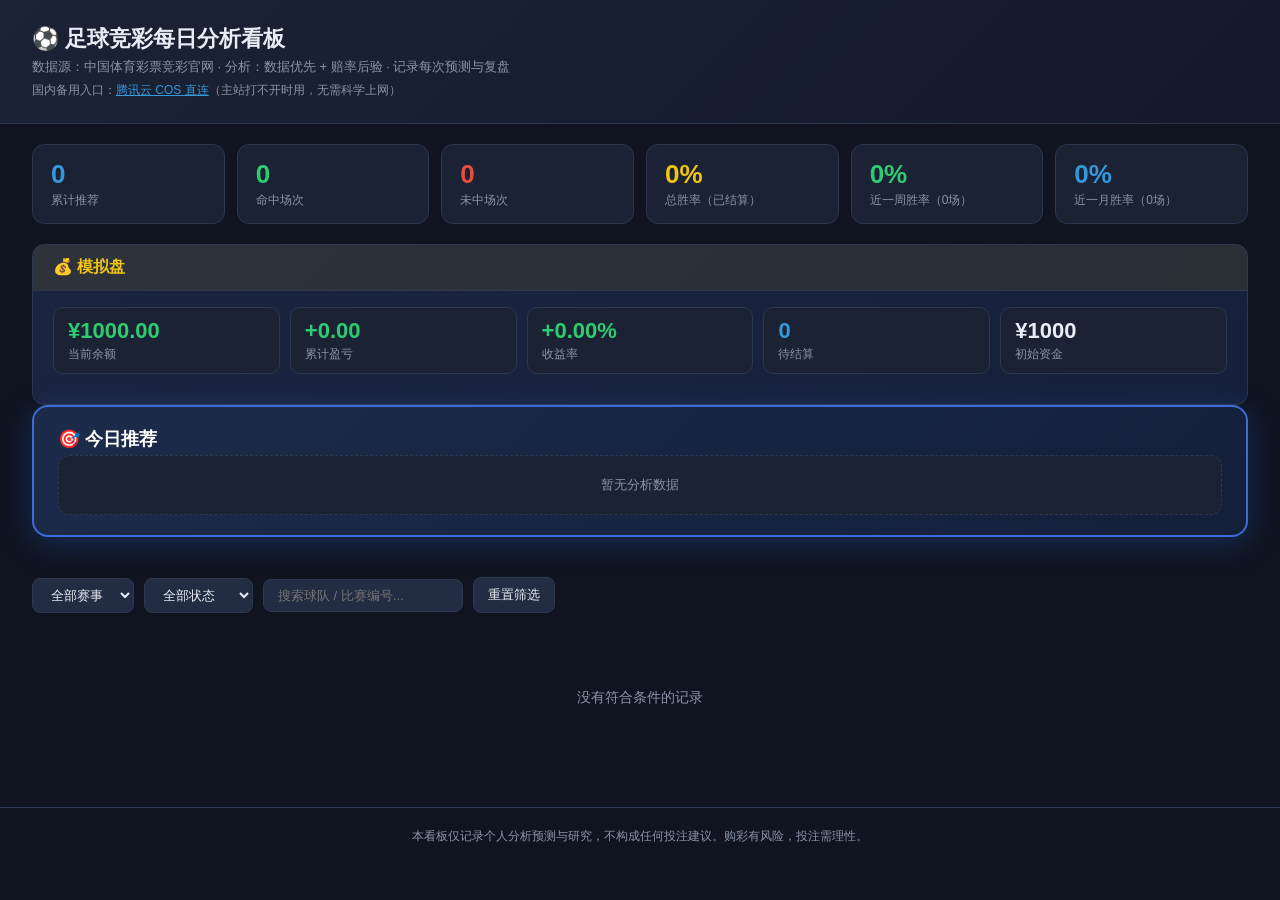
==== commit 6dc9f36d: "update dashboard: football-predictions/index.html" ====
--- a/football-predictions/index.html
+++ b/football-predictions/index.html
@@ -392,6 +392,11 @@
   <div class="paper-body" id="paperBody"></div>
 </div>
 
+<div class="paper-section" id="yesterdaySection" style="display:none;">
+  <div class="paper-header" id="yesterdayHeader">📅 昨日推荐复盘</div>
+  <div class="paper-body" id="yesterdayBody"></div>
+</div>
+
 <div class="reco-section" id="recoSection"></div>
 
 <div class="controls">
@@ -442,20 +447,6 @@
   const miss = s.miss || 0;
   const hitRate = (s.hit_rate != null ? s.hit_rate : 0) + '%';
 
-  // 昨日推荐
-  let yesterdayHtml = '';
-  const y = s.yesterday;
-  if (y) {
-    const cls = y.hit ? 'green' : 'red';
-    const txt = y.hit ? '✅ 全部命中' : '❌ 未全中';
-    yesterdayHtml = `<div class="stat-card ${cls}" style="grid-column:span 1;">
-      <div class="num" style="font-size:16px;">${y.date} ${txt}</div>
-      <div class="label">昨日推荐 ${y.hits}/${y.total} 命中 ${y.hit_rate}%</div>
-    </div>`;
-  } else {
-    yesterdayHtml = `<div class="stat-card blue"><div class="num" style="font-size:16px;">暂无</div><div class="label">昨日推荐（待首个结算日）</div></div>`;
-  }
-
   document.getElementById('statsRow').innerHTML = `
     <div class="stat-card blue"><div class="num">${total}</div><div class="label">累计推荐</div></div>
     <div class="stat-card green"><div class="num">${hit}</div><div class="label">命中场次</div></div>
@@ -463,7 +454,6 @@
     <div class="stat-card yellow"><div class="num">${hitRate}</div><div class="label">总胜率（已结算）</div></div>
     <div class="stat-card green"><div class="num">${s.week_rate != null ? s.week_rate + '%' : '-'}</div><div class="label">近一周胜率（${s.week_total || 0}场）</div></div>
     <div class="stat-card blue"><div class="num">${s.month_rate != null ? s.month_rate + '%' : '-'}</div><div class="label">近一月胜率（${s.month_total || 0}场）</div></div>
-    ${yesterdayHtml}
   `;
 }
 
@@ -618,7 +608,7 @@
   `;
 }
 
-/* ===== 今日推荐渲染 ===== */
+/* ===== 昨日推荐复盘渲染 ===== */
 function pickLabel(pick) {
   if (pick === 'H') return '主胜';
   if (pick === 'D') return '平局';
@@ -626,6 +616,44 @@
   return pick || '-';
 }
 
+function renderYesterday() {
+  const section = document.getElementById('yesterdaySection');
+  const header = document.getElementById('yesterdayHeader');
+  const body = document.getElementById('yesterdayBody');
+  const y = DATA.stats && DATA.stats.yesterday;
+  if (!y || !y.matches || !y.matches.length) {
+    section.style.display = 'none';
+    return;
+  }
+  section.style.display = '';
+  const cls = y.hit ? 'green' : 'red';
+  const statusTxt = y.hit ? '✅ 全部命中' : '❌ 有未中';
+  header.innerHTML = `📅 昨日推荐复盘 · ${y.date} · <span style="color:${y.hit ? 'var(--green)' : 'var(--red)'}">${y.hits}/${y.total} 命中 ${y.hit_rate}% ${statusTxt}</span>`;
+
+  const rows = y.matches.map(m => {
+    const pickTxt = pickLabel(m.pick) + (m.odds ? ' @ ' + m.odds : '');
+    const confTxt = m.confidence ? ('（' + m.confidence + '）') : '';
+    const resultTxt = m.result === 'hit'
+      ? '<span class="bet-won">✅ 命中</span>'
+      : '<span class="bet-lost">❌ 未中</span>';
+    const scoreTxt = m.score ? ('比分 ' + m.score) : '待赛果';
+    return `<tr>
+      <td>${m.match_num || '-'}</td>
+      <td>${m.league || '-'}</td>
+      <td>${m.home || ''} vs ${m.away || ''}</td>
+      <td>${pickTxt}${confTxt}</td>
+      <td>${scoreTxt}</td>
+      <td>${resultTxt}</td>
+    </tr>`;
+  }).join('');
+
+  body.innerHTML = `<div class="paper-bets"><table>
+    <tr><th>场次</th><th>赛事</th><th>对阵</th><th>推荐</th><th>实际赛果</th><th>结果</th></tr>
+    ${rows}
+  </table></div>`;
+}
+
+/* ===== 今日推荐渲染 ===== */
 function renderRecommendation() {
   const box = document.getElementById('recoSection');
   if (!DATA || !DATA.records || DATA.records.length === 0) {
@@ -690,6 +718,7 @@
 function render() {
   renderStats();
   renderPaper();
+  renderYesterday();
   renderRecommendation();
   renderLeagueFilter();
   const records = (DATA.records || []).slice().reverse(); // 新的在前
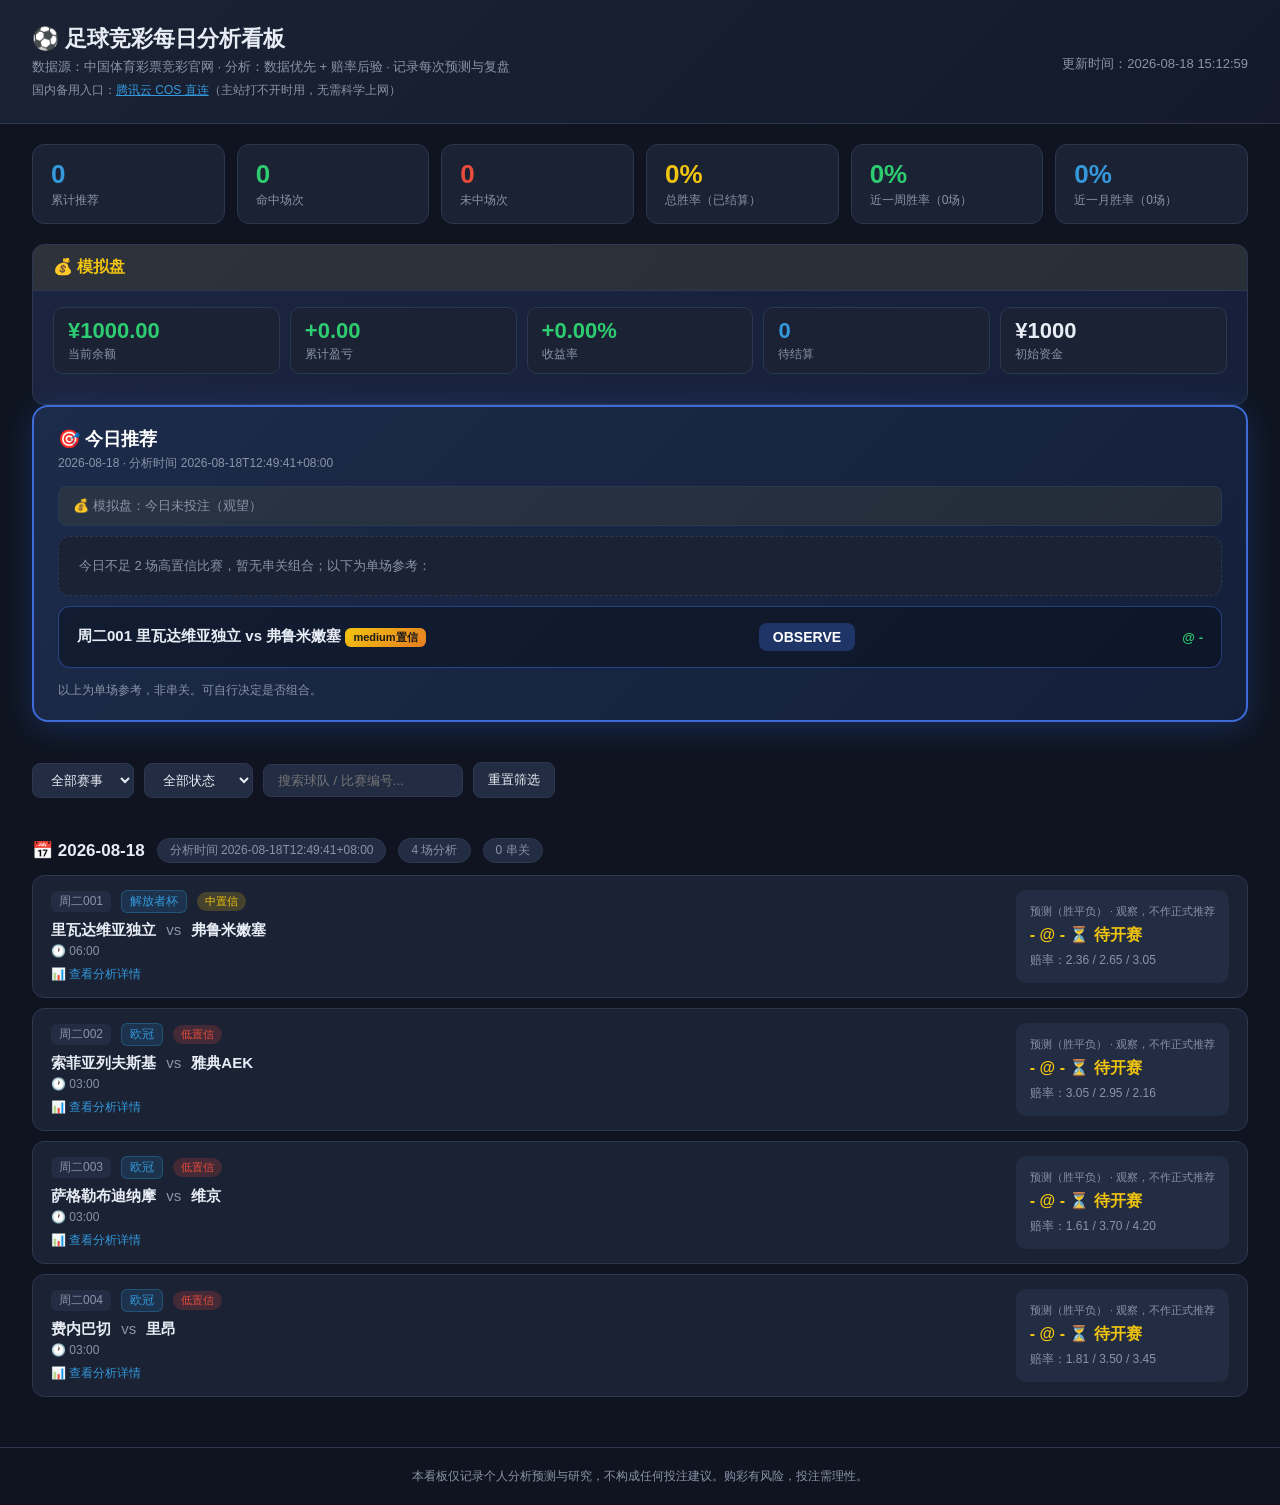
==== commit 385f9645: "update dashboard: football-predictions/index.html" ====
--- a/football-predictions/index.html
+++ b/football-predictions/index.html
@@ -480,17 +480,41 @@
   if (m.result === 'miss') return '❌ 未中';
   return '⏳ 待开赛';
 }
+const STATUS_ZH = {
+  high: '高', medium: '中', low: '低',
+  ok: '证据通过', verified: '已验证', pass: '通过',
+  insufficient_evidence: '证据不足',
+  VERIFIED: '正式推荐', PARTIAL: '部分证据', OBSERVE: '观察，不作正式推荐',
+  full_HAD: '官方赔率完整', partial_HAD: '官方赔率部分完整', none_HAD: '官方赔率未完整验证'
+};
+function zhStatus(v) { return STATUS_ZH[v] || v || '-'; }
 function confidenceClass(c) { return c || 'low'; }
+function gateReasons(m) {
+  const d = m.data_analysis || {};
+  const sample = d.sample_size || {};
+  const reasons = [];
+  const home = Number(sample.home_recent_matches ?? sample.home_recent ?? 0) || 0;
+  const away = Number(sample.away_recent_matches ?? sample.away_recent ?? 0) || 0;
+  if (home < 5 || away < 5) reasons.push(`正式样本不足（主队 ${home} 场、客队 ${away} 场，双方均需至少 5 场）`);
+  if (d.confidence === 'low') reasons.push('置信度为低');
+  if (d.status === 'insufficient_evidence') reasons.push('证据不足');
+  (d.missing_data || []).forEach(x => reasons.push(STATUS_ZH[x] || x));
+  if (m.odds_integrity === 'none_HAD') reasons.push('官方胜平负赔率未完整验证');
+  if (m.recommendation_level === 'OBSERVE' || m.final_pick === 'OBSERVE') reasons.push('观察，不作正式推荐');
+  return [...new Set(reasons)];
+}
 
 function matchCard(m) {
   const oddsStr = m.odds ? (m.odds.h + ' / ' + m.odds.d + ' / ' + m.odds.a) : '-';
   const dataReason = m.data_analysis && m.data_analysis.reasoning ? m.data_analysis.reasoning : '';
   const oddsConclusion = m.odds_analysis && m.odds_analysis.conclusion ? m.odds_analysis.conclusion : '';
-  const detail = (dataReason || oddsConclusion) ? `
+  const reasons = gateReasons(m);
+  const detail = (dataReason || oddsConclusion || reasons.length) ? `
     <button class="analysis-toggle" onclick="this.nextElementSibling.classList.toggle('open')">📊 查看分析详情</button>
     <div class="analysis-detail">
       ${dataReason ? '<div class="section-title">📈 数据面分析（赔率盲判）</div><div>' + dataReason + '</div>' : ''}
       ${oddsConclusion ? '<div class="section-title">💰 赔率面校验</div><div>' + oddsConclusion + '</div>' : ''}
+      ${reasons.length ? '<div class="section-title">🚧 未推荐卡点</div><div>' + reasons.join('；') + '</div>' : ''}
       ${m.review ? '<div class="section-title">🔍 复盘</div><div>' + m.review + '</div>' : ''}
     </div>` : '';
 
@@ -500,14 +524,14 @@
       <div class="match-top">
         <span class="match-num">${m.match_num || ''}</span>
         <span class="league-tag">${m.league || ''}</span>
-        <span class="confidence ${confidenceClass(m.data_analysis && m.data_analysis.confidence)}">${(m.data_analysis && m.data_analysis.confidence) || ''} 置信</span>
+        <span class="confidence ${(m.data_analysis && m.data_analysis.confidence) || ''}">${zhStatus(m.data_analysis && m.data_analysis.confidence)}置信</span>
       </div>
       <div class="match-teams">${m.home} <span class="vs">vs</span> ${m.away}</div>
       <div class="match-time">🕐 ${m.match_time || ''} ${m.score ? '· 比分 ' + m.score : ''}</div>
       ${detail}
     </div>
     <div class="pick-box">
-      <span class="pick-label">预测（${m.pick_market || 'HAD'}）</span>
+      <span class="pick-label">预测（${m.pick_market || '胜平负'}） · ${zhStatus(m.recommendation_level || m.final_pick)}</span>
       <span class="pick-value ${resultClass(m)}">${m.pick || '-'} @ ${m.pick_odds || '-'} ${resultText(m)}</span>
       <span class="pick-odds">赔率：${oddsStr}</span>
     </div>
@@ -626,9 +650,13 @@
     return;
   }
   section.style.display = '';
-  const cls = y.hit ? 'green' : 'red';
   const statusTxt = y.hit ? '✅ 全部命中' : '❌ 有未中';
-  header.innerHTML = `📅 昨日推荐复盘 · ${y.date} · <span style="color:${y.hit ? 'var(--green)' : 'var(--red)'}">${y.hits}/${y.total} 命中 ${y.hit_rate}% ${statusTxt}</span>`;
+  let headerExtra = '';
+  if (y.bet_stake != null && y.bet_stake > 0) {
+    const profitCls = (y.bet_profit || 0) >= 0 ? 'bet-won' : 'bet-lost';
+    headerExtra = ` · 💰 投注 ¥${y.bet_stake.toFixed(0)}，盈亏 <span class="${profitCls}">${(y.bet_profit >= 0 ? '+' : '')}${y.bet_profit.toFixed(2)}</span>`;
+  }
+  header.innerHTML = `📅 昨日推荐复盘 · ${y.date} · <span style="color:${y.hit ? 'var(--green)' : 'var(--red)'}">${y.hits}/${y.total} 命中 ${y.hit_rate}% ${statusTxt}</span>${headerExtra}`;
 
   const rows = y.matches.map(m => {
     const pickTxt = pickLabel(m.pick) + (m.odds ? ' @ ' + m.odds : '');
@@ -637,18 +665,25 @@
       ? '<span class="bet-won">✅ 命中</span>'
       : '<span class="bet-lost">❌ 未中</span>';
     const scoreTxt = m.score ? ('比分 ' + m.score) : '待赛果';
+    let betTxt = '-';
+    if (m.bet_stake != null) {
+      const p = m.bet_profit;
+      const pCls = (p != null && p >= 0) ? 'bet-won' : 'bet-lost';
+      betTxt = `¥${m.bet_stake.toFixed(0)}${p != null ? ` <span class="${pCls}">${(p >= 0 ? '+' : '')}${p.toFixed(2)}</span>` : ''}`;
+    }
     return `<tr>
       <td>${m.match_num || '-'}</td>
       <td>${m.league || '-'}</td>
       <td>${m.home || ''} vs ${m.away || ''}</td>
       <td>${pickTxt}${confTxt}</td>
+      <td>${betTxt}</td>
       <td>${scoreTxt}</td>
       <td>${resultTxt}</td>
     </tr>`;
   }).join('');
 
   body.innerHTML = `<div class="paper-bets"><table>
-    <tr><th>场次</th><th>赛事</th><th>对阵</th><th>推荐</th><th>实际赛果</th><th>结果</th></tr>
+    <tr><th>场次</th><th>赛事</th><th>对阵</th><th>推荐</th><th>投注/盈亏</th><th>实际赛果</th><th>结果</th></tr>
     ${rows}
   </table></div>`;
 }
@@ -669,6 +704,24 @@
   let html = '<div class="reco-box">';
   html += `<div class="reco-title">🎯 今日推荐</div>`;
   html += `<div class="reco-date">${dateStr} · 分析时间 ${latest.analysis_time || '-'}</div>`;
+
+  // 今日模拟盘投注决策
+  const todayBets = latest.bets || [];
+  if (todayBets.length > 0) {
+    html += `<div class="reco-bets" style="margin:10px 0;padding:10px 14px;background:rgba(46,204,113,0.08);border:1px solid var(--border);border-radius:8px;">`;
+    html += `<div style="font-weight:700;margin-bottom:6px;">💰 模拟盘今日投注</div>`;
+    todayBets.forEach(b => {
+      let st = '';
+      if (b.status === 'won') st = ' <span class="bet-won">✅ 已中</span>';
+      else if (b.status === 'lost') st = ' <span class="bet-lost">❌ 未中</span>';
+      else st = ' <span class="bet-pending">⏳ 待结算</span>';
+      const profitTxt = (b.profit != null) ? ` <span class="${b.profit >= 0 ? 'bet-won' : 'bet-lost'}">${(b.profit >= 0 ? '+' : '')}${b.profit.toFixed(2)}</span>` : '';
+      html += `<div style="font-size:13px;margin:3px 0;">· ${b.type}：${b.detail} · 投注 <b>¥${b.stake}</b>${st}${profitTxt}</div>`;
+    });
+    html += `</div>`;
+  } else {
+    html += `<div class="reco-bets" style="margin:10px 0;padding:10px 14px;background:rgba(241,196,15,0.06);border:1px solid var(--border);border-radius:8px;font-size:13px;color:var(--muted);">💰 模拟盘：今日未投注（观望）</div>`;
+  }
 
   if (parlays.length > 0) {
     // 有串关推荐: 全部展示
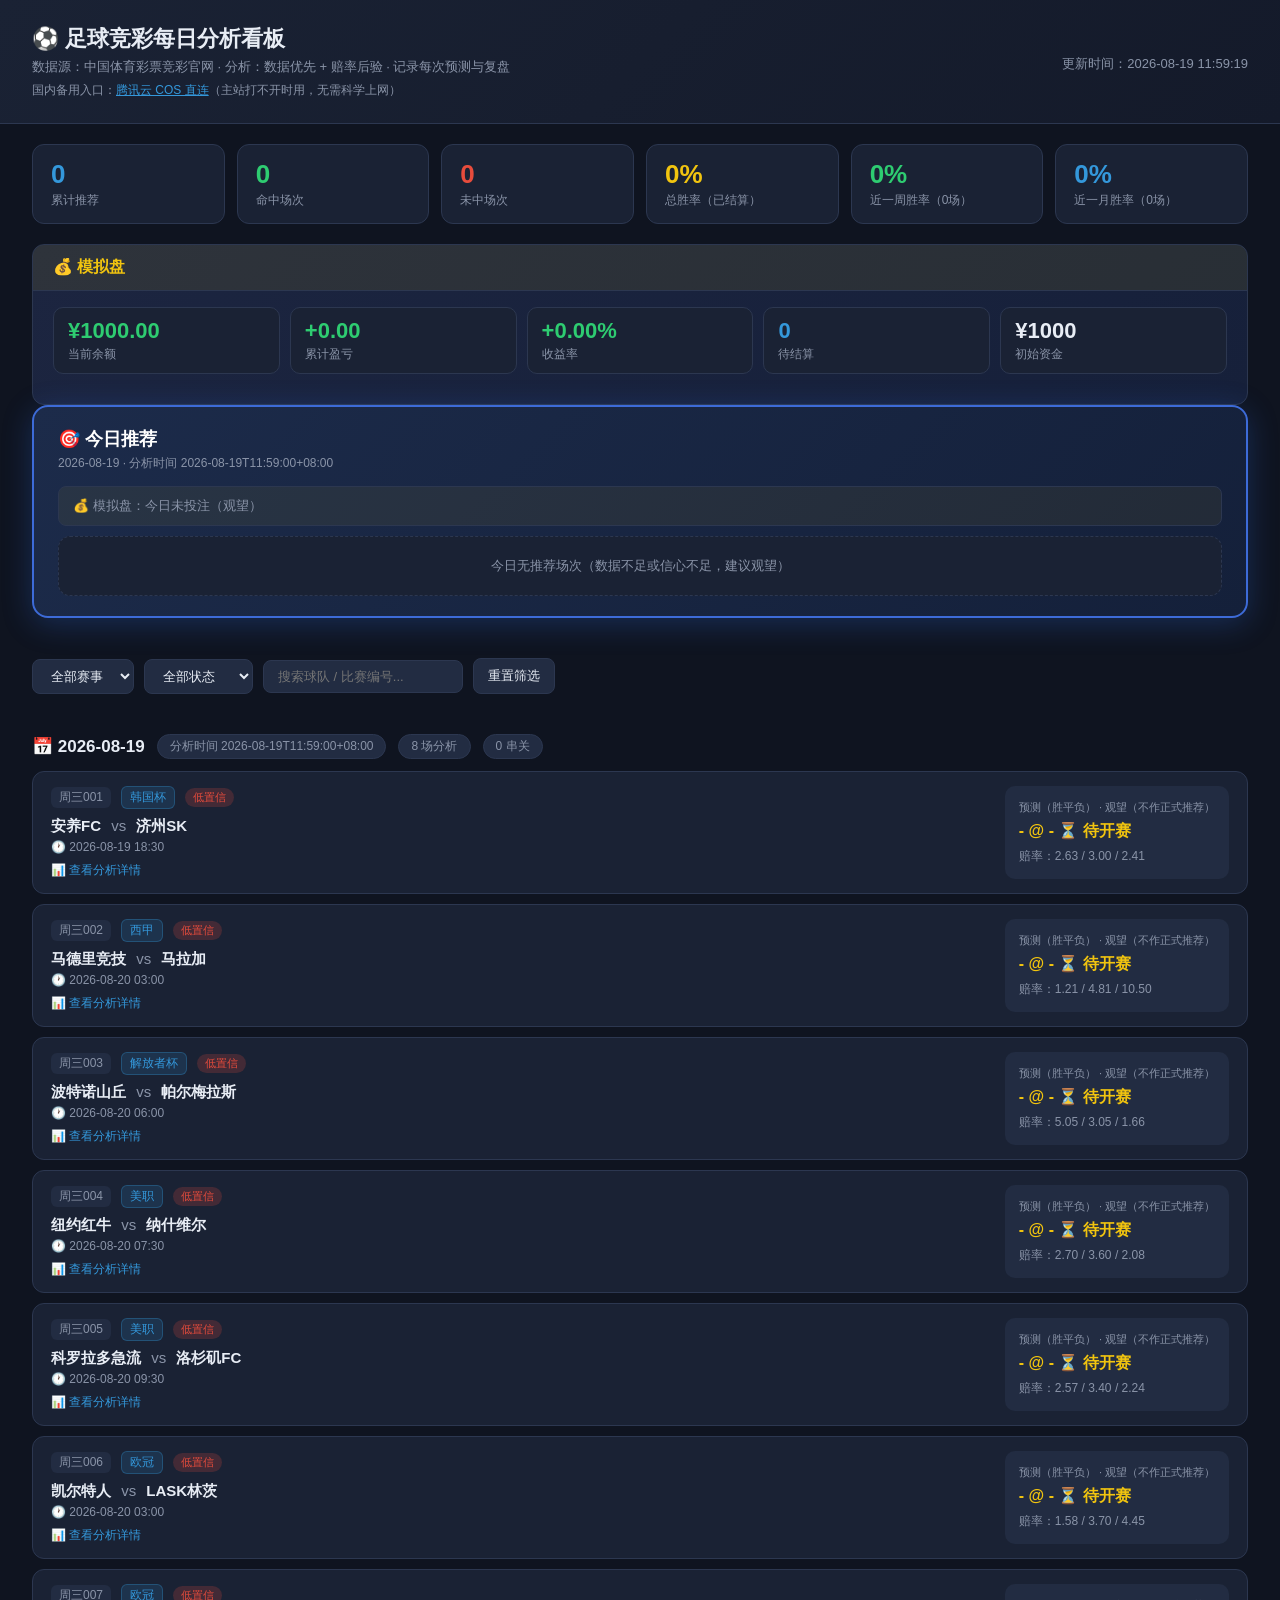
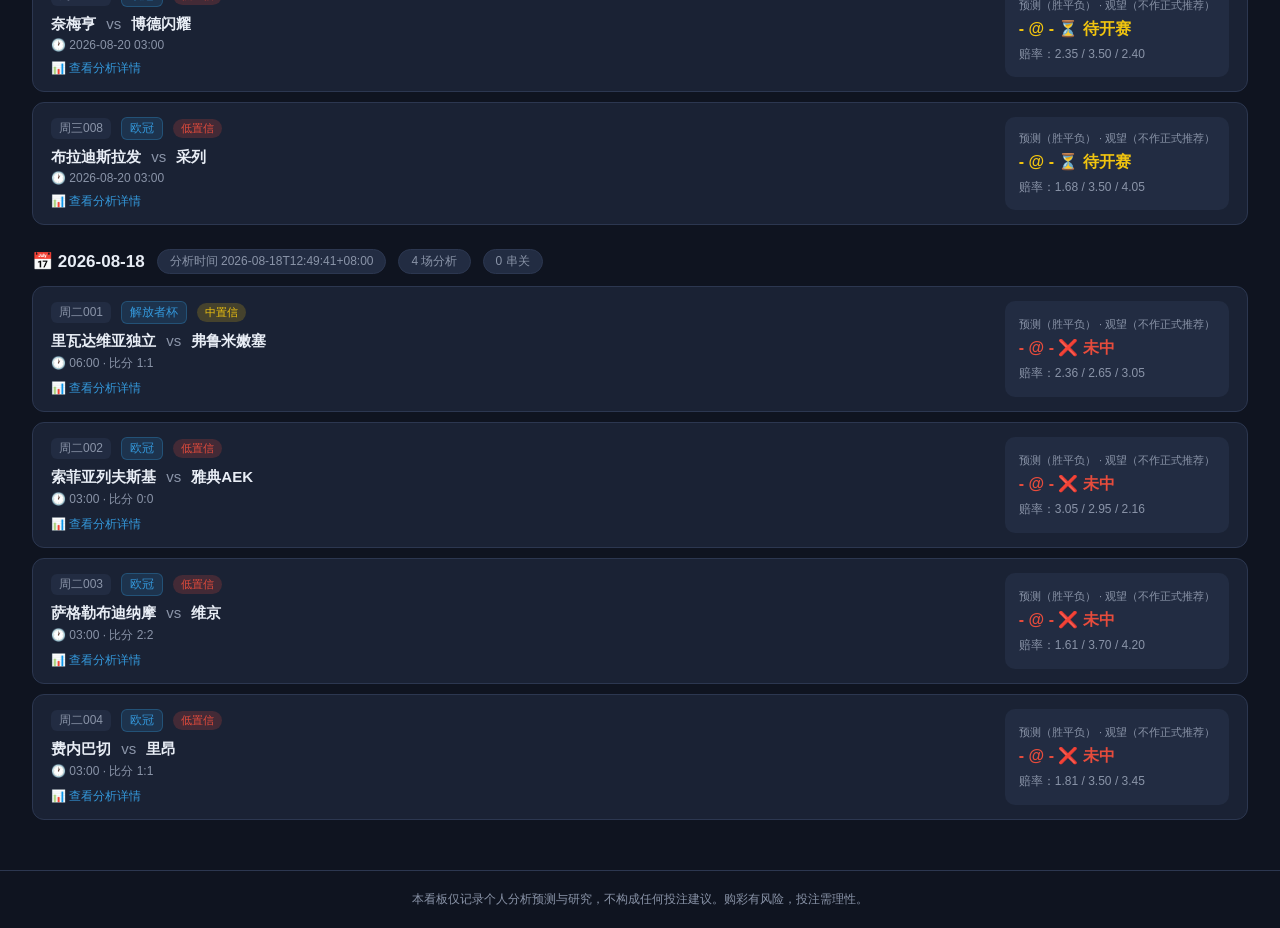
==== commit af5097fb: "update dashboard: football-predictions/index.html" ====
--- a/football-predictions/index.html
+++ b/football-predictions/index.html
@@ -484,7 +484,7 @@
   high: '高', medium: '中', low: '低',
   ok: '证据通过', verified: '已验证', pass: '通过',
   insufficient_evidence: '证据不足',
-  VERIFIED: '正式推荐', PARTIAL: '部分证据', OBSERVE: '观察，不作正式推荐',
+  VERIFIED: '正式推荐', PARTIAL: '部分证据', OBSERVE: '观望（不作正式推荐）',
   full_HAD: '官方赔率完整', partial_HAD: '官方赔率部分完整', none_HAD: '官方赔率未完整验证'
 };
 function zhStatus(v) { return STATUS_ZH[v] || v || '-'; }
@@ -500,7 +500,7 @@
   if (d.status === 'insufficient_evidence') reasons.push('证据不足');
   (d.missing_data || []).forEach(x => reasons.push(STATUS_ZH[x] || x));
   if (m.odds_integrity === 'none_HAD') reasons.push('官方胜平负赔率未完整验证');
-  if (m.recommendation_level === 'OBSERVE' || m.final_pick === 'OBSERVE') reasons.push('观察，不作正式推荐');
+  if (m.recommendation_level === 'OBSERVE' || m.final_pick === 'OBSERVE') reasons.push('观望（不作正式推荐）');
   return [...new Set(reasons)];
 }
 
@@ -637,6 +637,7 @@
   if (pick === 'H') return '主胜';
   if (pick === 'D') return '平局';
   if (pick === 'A') return '客胜';
+  if (pick === 'OBSERVE') return '观望';
   return pick || '-';
 }
 
@@ -660,7 +661,7 @@
 
   const rows = y.matches.map(m => {
     const pickTxt = pickLabel(m.pick) + (m.odds ? ' @ ' + m.odds : '');
-    const confTxt = m.confidence ? ('（' + m.confidence + '）') : '';
+    const confTxt = m.confidence ? ('（' + ({high:'高', medium:'中等', low:'低'}[m.confidence] || m.confidence) + '）') : '';
     const resultTxt = m.result === 'hit'
       ? '<span class="bet-won">✅ 命中</span>'
       : '<span class="bet-lost">❌ 未中</span>';
@@ -751,10 +752,11 @@
     html += `<div class="reco-empty" style="text-align:left;margin-bottom:10px">今日不足 2 场高置信比赛，暂无串关组合；以下为单场参考：</div>`;
     singles.forEach(m => {
       const conf = m.confidence || '';
+      const confZh = ({high:'高', medium:'中等', low:'低'}[conf] || conf);
       const resultMark = m.result === 'hit' ? ' ✅' : (m.result === 'miss' ? ' ❌' : '');
       const market = m.pick_market === 'HHAD' ? '让球' : '';
       html += `<div class="reco-single">
-        <span class="reco-single-team">${m.match_num || ''} ${m.home} vs ${m.away} <span class="reco-tag">${conf || ''}置信</span></span>
+        <span class="reco-single-team">${m.match_num || ''} ${m.home} vs ${m.away} <span class="reco-tag">${confZh || ''}置信</span></span>
         <span class="reco-single-pick">${market || ''}${pickLabel(m.final_pick)}${resultMark}</span>
         <span class="reco-leg-odds">@ ${m.pick_odds || '-'}</span>
       </div>`;
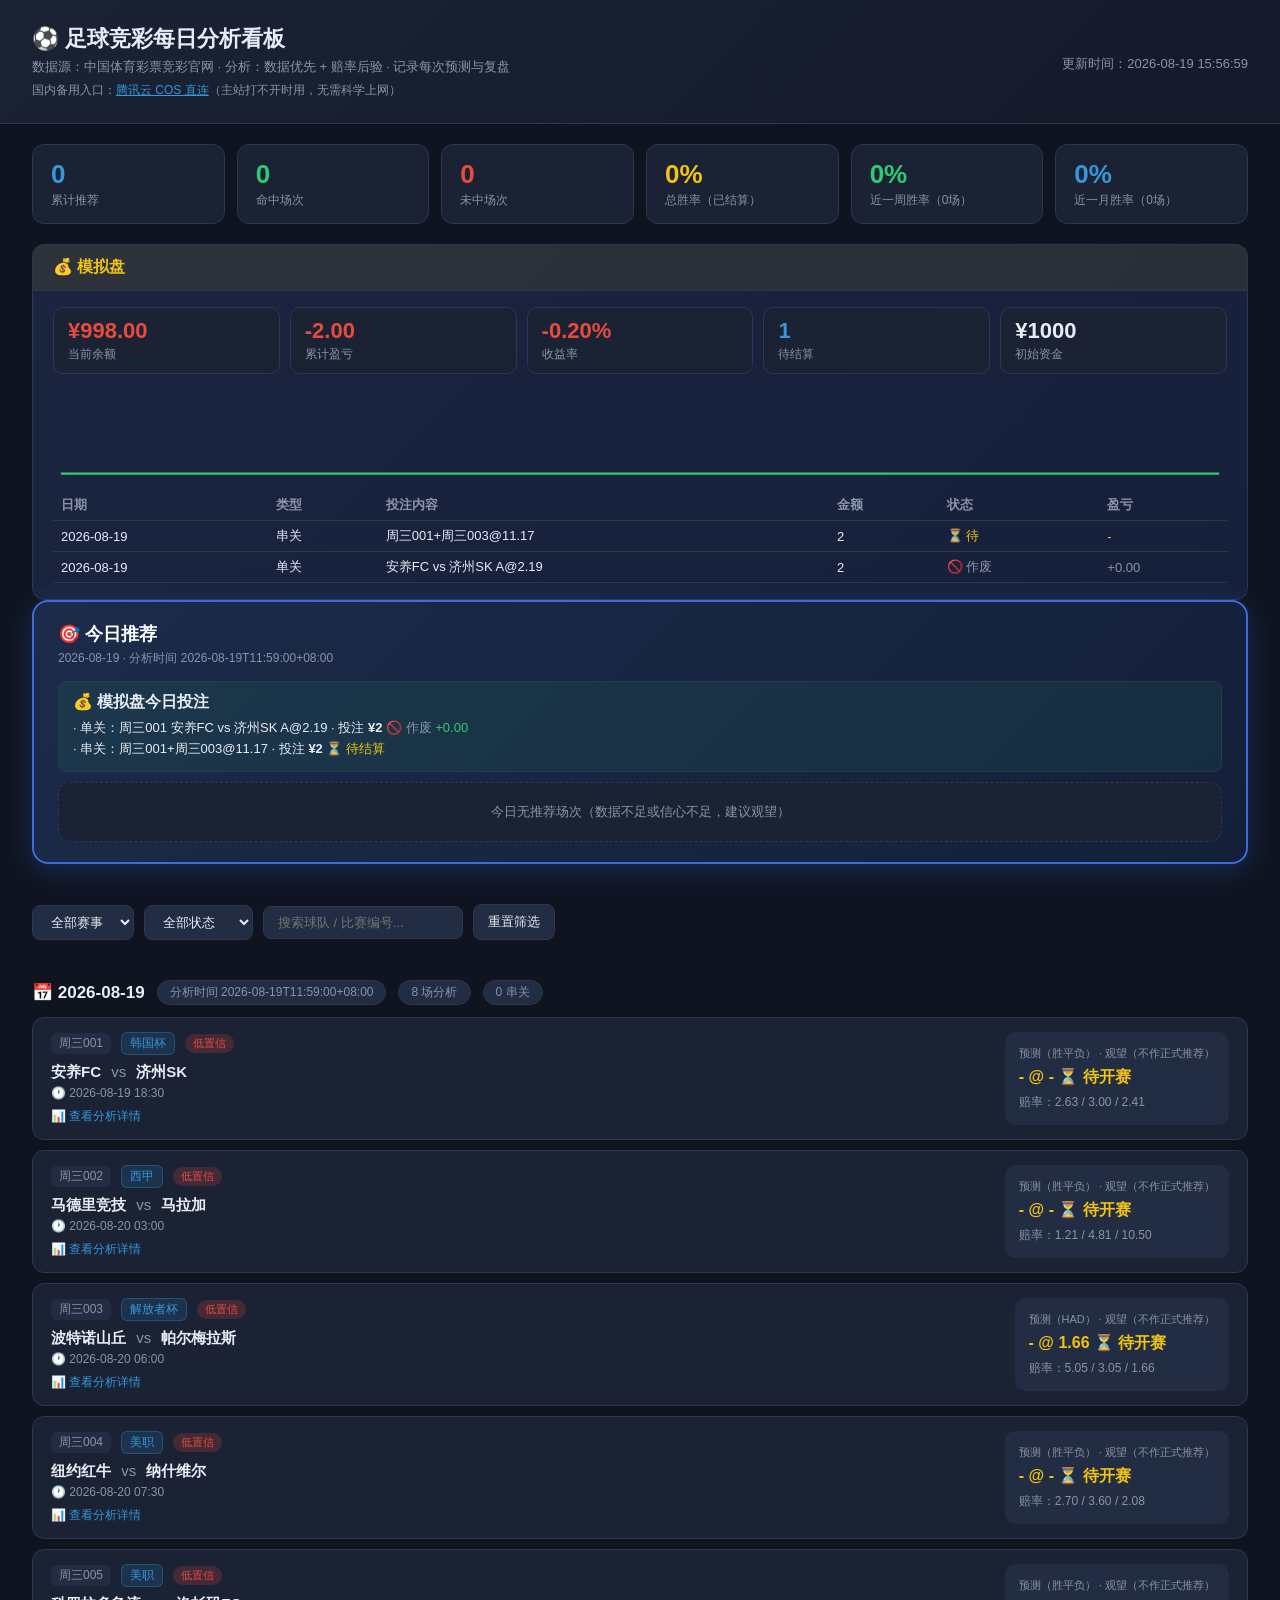
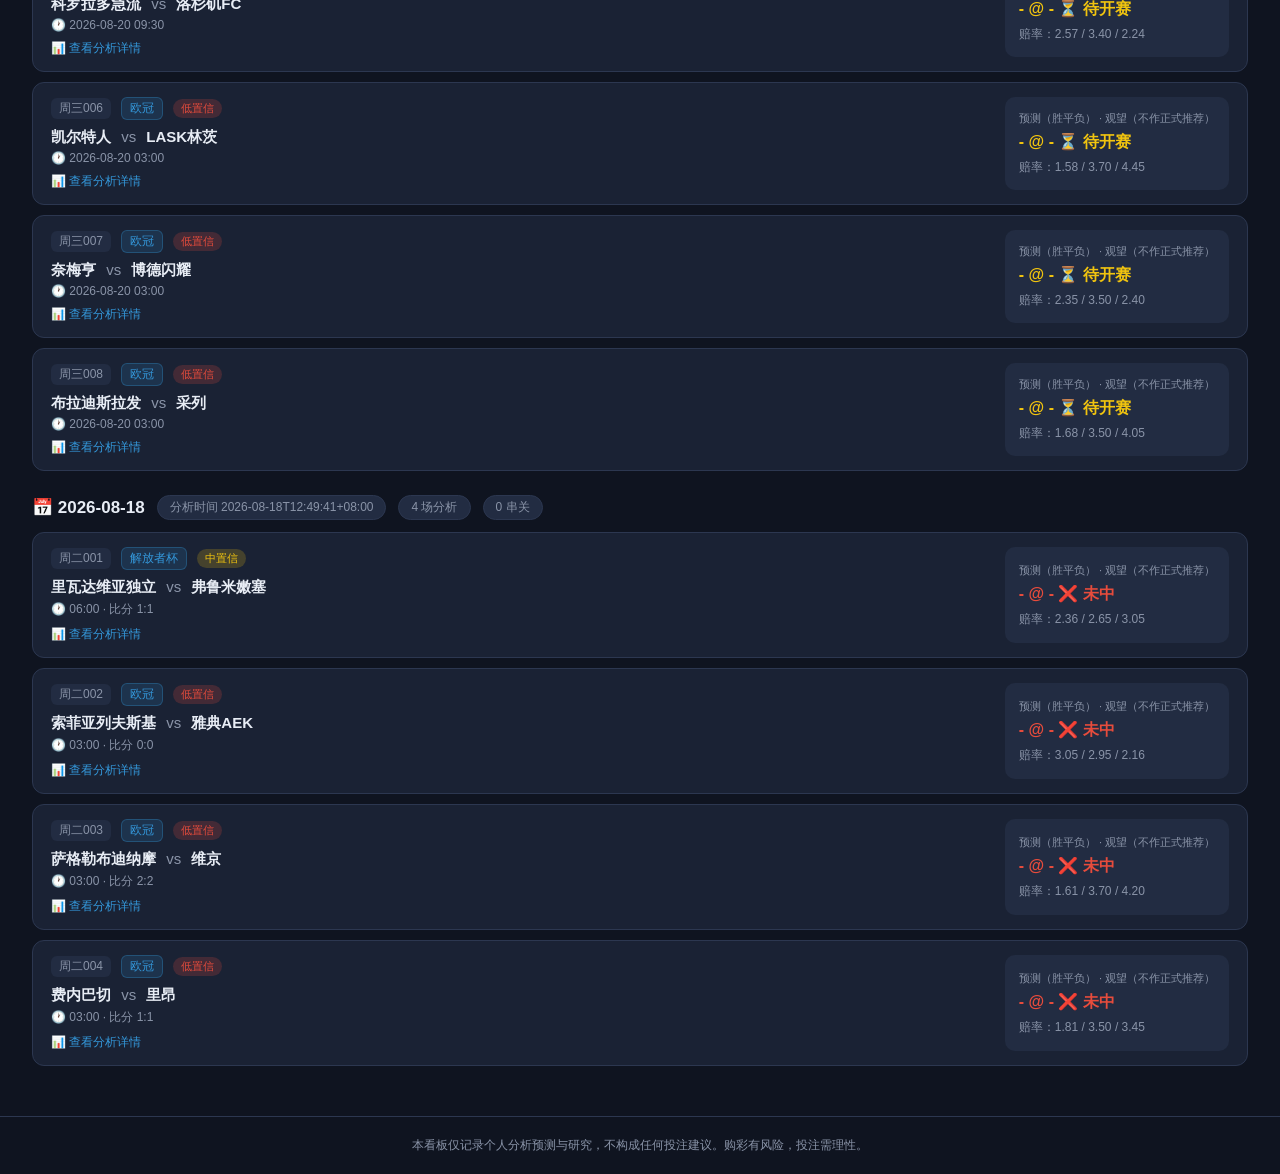
==== commit 6dd2b398: "update dashboard: football-predictions/index.html" ====
--- a/football-predictions/index.html
+++ b/football-predictions/index.html
@@ -368,6 +368,7 @@
 .bet-won { color: var(--green); }
 .bet-lost { color: var(--red); }
 .bet-pending { color: var(--yellow); }
+.bet-void { color: var(--muted); }
 .paper-curve { margin-top: 10px; }
 .paper-curve svg { width: 100%; height: 90px; }
 </style>
@@ -601,8 +602,8 @@
   const bets = paper.recent_bets || [];
   if (bets.length) {
     const rows = bets.slice().reverse().map(b => {
-      const cls = b.status === 'won' ? 'bet-won' : (b.status === 'lost' ? 'bet-lost' : 'bet-pending');
-      const st = b.status === 'won' ? '✅ 中' : (b.status === 'lost' ? '❌ 错' : '⏳ 待');
+      const cls = b.status === 'won' ? 'bet-won' : (b.status === 'lost' ? 'bet-lost' : (b.status === 'void' ? 'bet-void' : 'bet-pending'));
+      const st = b.status === 'won' ? '✅ 中' : (b.status === 'lost' ? '❌ 错' : (b.status === 'void' ? '🚫 作废' : '⏳ 待'));
       const profit = b.profit != null ? ((b.profit >= 0 ? '+' : '') + b.profit.toFixed(2)) : '-';
       return `<tr>
         <td>${b.date || '-'}</td>
@@ -715,6 +716,7 @@
       let st = '';
       if (b.status === 'won') st = ' <span class="bet-won">✅ 已中</span>';
       else if (b.status === 'lost') st = ' <span class="bet-lost">❌ 未中</span>';
+      else if (b.status === 'void') st = ' <span class="bet-void">🚫 作废</span>';
       else st = ' <span class="bet-pending">⏳ 待结算</span>';
       const profitTxt = (b.profit != null) ? ` <span class="${b.profit >= 0 ? 'bet-won' : 'bet-lost'}">${(b.profit >= 0 ? '+' : '')}${b.profit.toFixed(2)}</span>` : '';
       html += `<div style="font-size:13px;margin:3px 0;">· ${b.type}：${b.detail} · 投注 <b>¥${b.stake}</b>${st}${profitTxt}</div>`;
